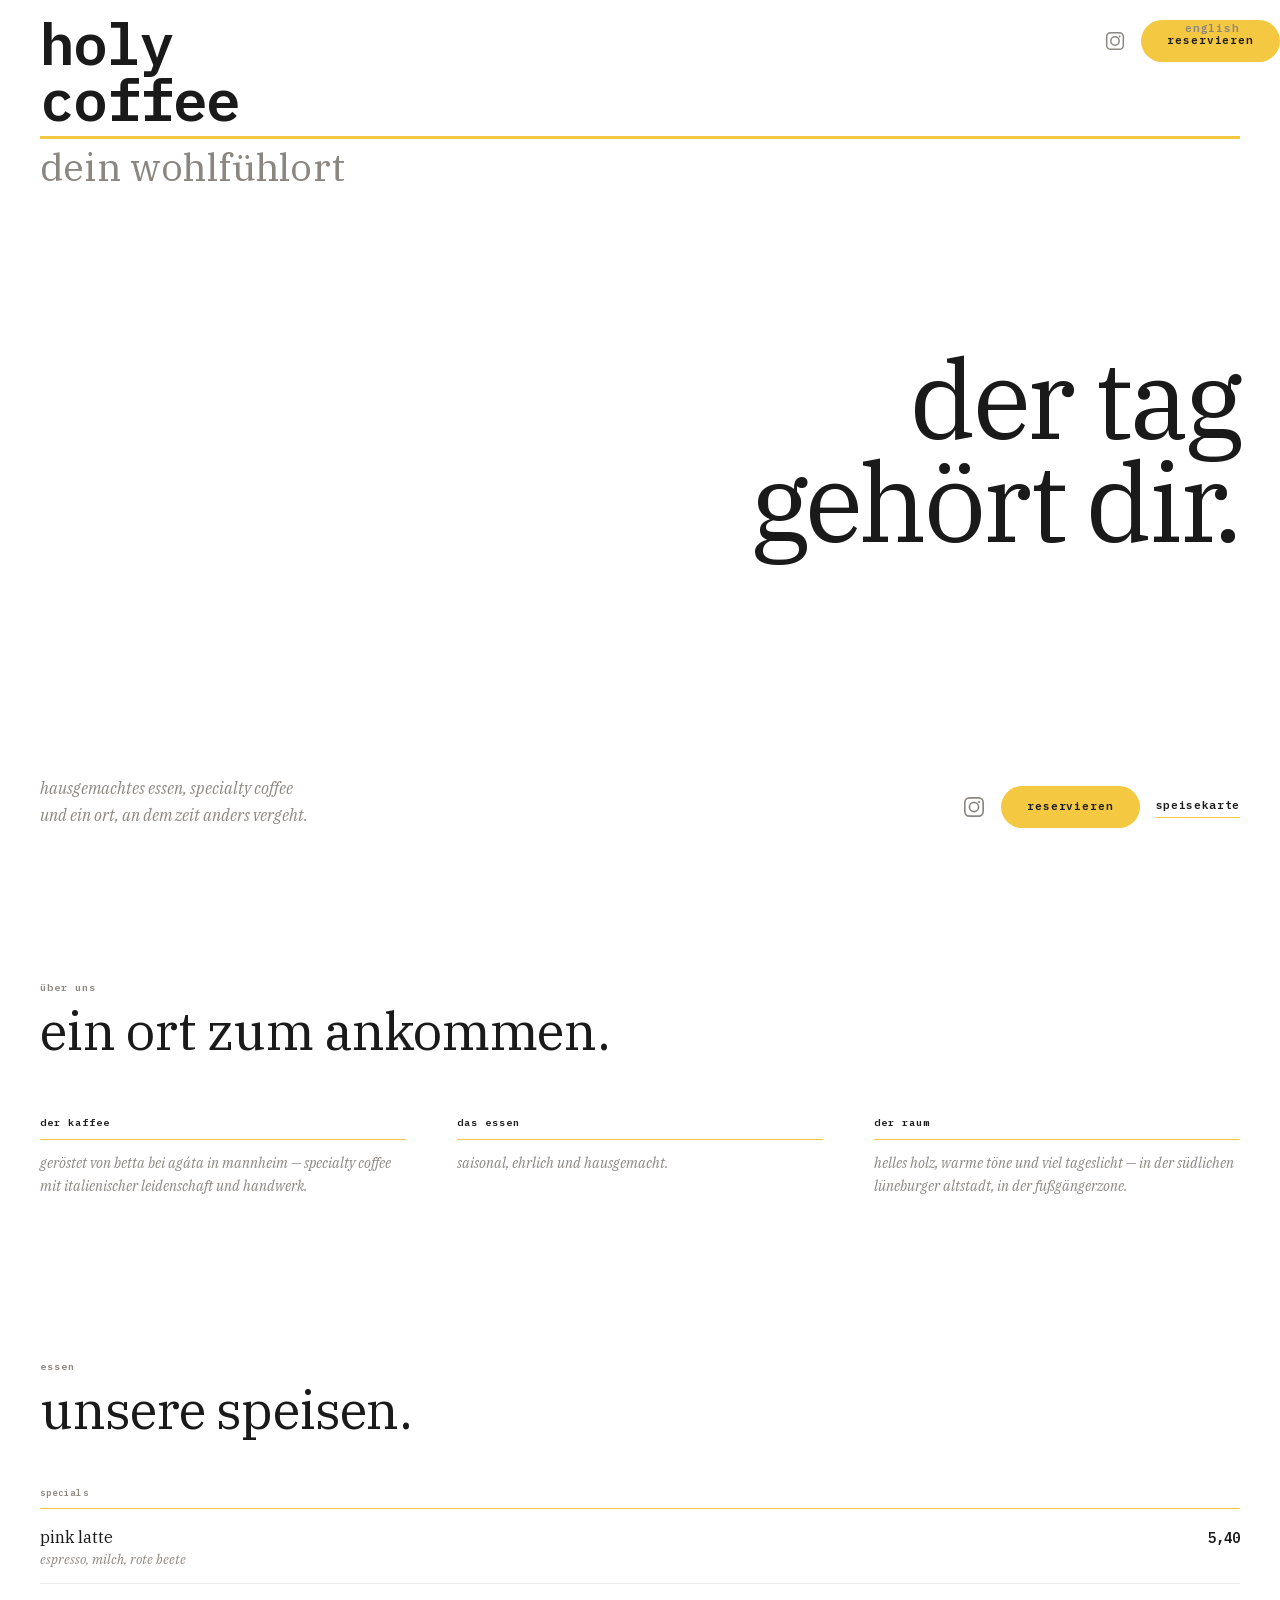
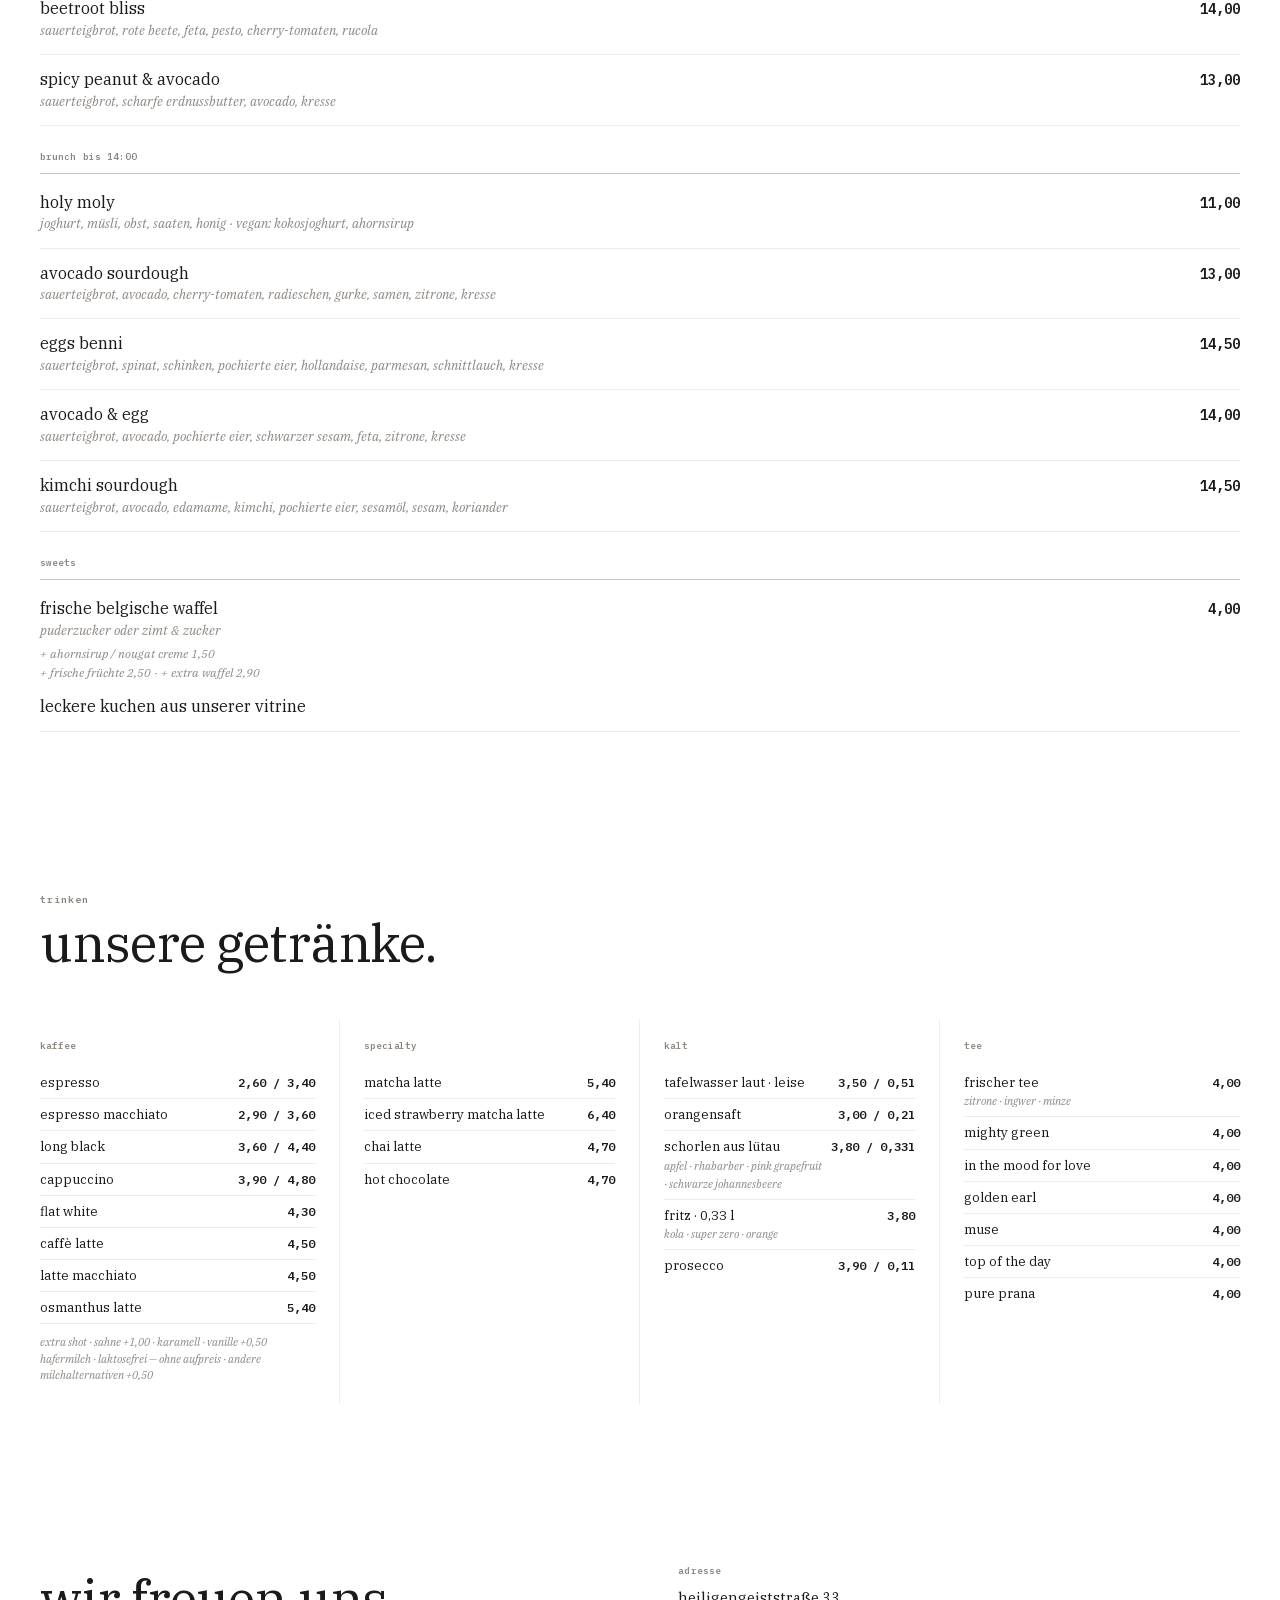
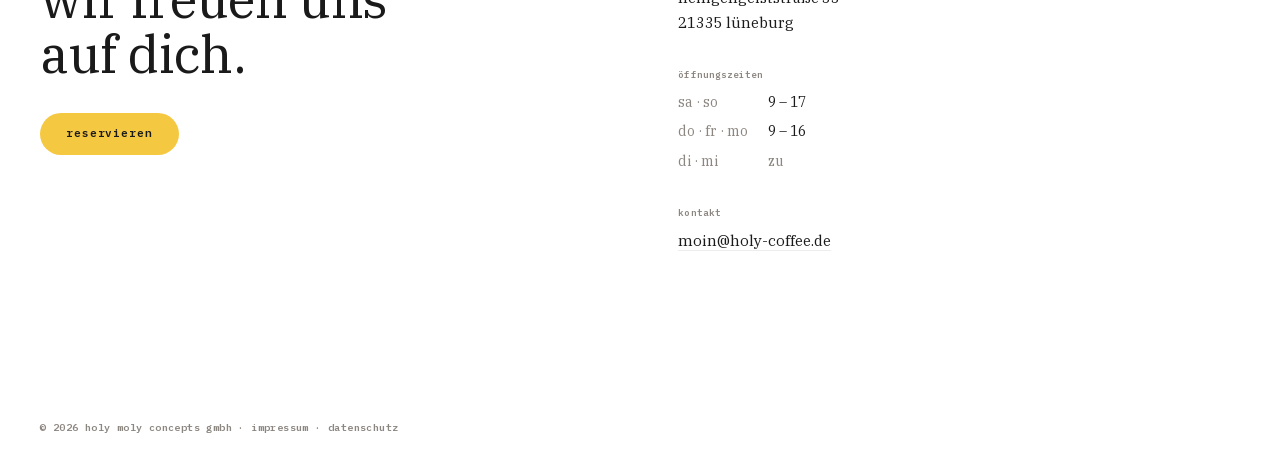
==== index.html @ 7cdfddef "update: lang switcher position, tagline overflow fix, book a table CTA - lang switcher positioned at" ====
<!DOCTYPE html>
<!--
  holy coffee lüneburg — website
  ================================
  open points:
  1. hero photo — replace CSS gradient in .hero__right with background-image: url('img/hero.jpg')
  2. atmosphären-copy — review/finalize the three text blocks in #atmosphaere
  3. datenschutz page — create datenschutz.html
-->
<html lang="de" class="no-js">
<head>
  <meta charset="UTF-8">
  <meta name="viewport" content="width=device-width, initial-scale=1.0">
  <meta name="description" content="holy coffee — specialty coffee & brunch. heiligengeiststraße 33, lüneburg. sa · so 9–17, do · fr · mo 9–16 uhr.">
  <title>holy coffee lüneburg</title>
  <link rel="icon" href="favicon.svg" type="image/svg+xml">
  <link rel="stylesheet" href="css/fonts.css">
  <link rel="stylesheet" href="css/style.css">
</head>
<body>
  <nav id="nav">
  <div class="nav__inner container">
    <div class="nav__brand">
      <a href="#home" class="wordmark nav__wordmark" aria-label="holy coffee — startseite">
        <span class="wordmark__line">holy</span>
        <span class="wordmark__line">coffee</span>
      </a>
      <span class="nav__rule"></span>
      <span class="nav__tagline">dein wohlfühlort</span>
    </div><!-- /.nav__brand -->
    <a href="en.html" class="lang-switch" aria-label="english">english</a>
    <div class="nav__controls">
      <a href="https://instagram.com/holycoffee.lg/" target="_blank" rel="noopener" class="nav__ig" aria-label="instagram"><svg width="20" height="20" viewBox="0 0 24 24" fill="none" stroke="currentColor" stroke-width="1.8" stroke-linecap="round" stroke-linejoin="round"><rect x="2" y="2" width="20" height="20" rx="5"/><circle cx="12" cy="12" r="5"/><circle cx="17.5" cy="6.5" r="1.2" fill="currentColor" stroke="none"/></svg></a>
      <a href="https://www.bookiopro.com/holy-coffee-dein-wohlfuhlort/rs-widget?lang=de&amp;c1=000000&amp;c2=ffffff&amp;c3=545454" target="_blank" rel="noopener" class="btn-yellow nav__cta">reservieren</a>
    </div>
  </div>
</nav>
  <main>
    <section id="home" class="hero">
      <div class="container hero__inner">
          <h1 class="hero__headline">der tag<br>gehört dir.</h1>
        <div class="hero__bottom">
          <p class="hero__sub">hausgemachtes essen, specialty coffee<br>und ein ort, an dem zeit anders vergeht.</p>
          <div class="hero__actions">
            <a href="https://instagram.com/holycoffee.lg/" target="_blank" rel="noopener" class="hero__ig" aria-label="instagram"><svg width="22" height="22" viewBox="0 0 24 24" fill="none" stroke="currentColor" stroke-width="1.8" stroke-linecap="round" stroke-linejoin="round"><rect x="2" y="2" width="20" height="20" rx="5"/><circle cx="12" cy="12" r="5"/><circle cx="17.5" cy="6.5" r="1.2" fill="currentColor" stroke="none"/></svg></a>
            <a href="https://www.bookiopro.com/holy-coffee-dein-wohlfuhlort/rs-widget?lang=de&c1=000000&c2=ffffff&c3=545454" target="_blank" rel="noopener" class="btn-yellow">reservieren</a>
            <a href="#essen" class="btn-text-link">speisekarte</a>
          </div>
        </div>
      </div>
    </section>
    <section id="atmosphaere" class="section section--accent-top reveal">
      <div class="container">
        <span class="section-label">über uns</span>
        <h2 class="section-headline atmo__headline">ein ort zum ankommen.</h2>
        <div class="atmo__grid">
          <div class="atmo__item">
            <h3 class="atmo__item-title">der kaffee</h3>
            <p>geröstet von betta bei <a href="https://agata-kaffee.de" target="_blank" rel="noopener">agáta</a> in mannheim — specialty coffee mit italienischer leidenschaft und handwerk.</p>
          </div>
          <div class="atmo__item">
            <h3 class="atmo__item-title">das essen</h3>
            <p>saisonal, ehrlich und hausgemacht.</p>
          </div>
          <div class="atmo__item">
            <h3 class="atmo__item-title">der raum</h3>
            <p>helles holz, warme töne und viel tageslicht — in der südlichen lüneburger altstadt, in der fußgängerzone.</p>
          </div>
        </div>
      </div>
    </section>
    <section id="essen" class="section section--grey-top reveal">
  <div class="container">
    <span class="section-label">essen</span>
    <h2 class="section-headline menu__headline">unsere speisen.</h2>
    <div class="menu">
      <div class="menu__category">specials</div>
      <div class="menu__row">
        <div class="menu__item-left">
          <span class="menu__name">pink latte</span>
          <span class="menu__desc">espresso, milch, rote beete</span>
        </div>
        <span class="menu__price">5,40</span>
      </div>
      <div class="menu__row">
        <div class="menu__item-left">
          <span class="menu__name">beetroot bliss</span>
          <span class="menu__desc">sauerteigbrot, rote beete, feta, pesto, cherry-tomaten, rucola</span>
        </div>
        <span class="menu__price">14,00</span>
      </div>
      <div class="menu__row">
        <div class="menu__item-left">
          <span class="menu__name">spicy peanut & avocado</span>
          <span class="menu__desc">sauerteigbrot, scharfe erdnussbutter, avocado, kresse</span>
        </div>
        <span class="menu__price">13,00</span>
      </div>

      <div class="menu__category">brunch bis 14:00</div>
      <div class="menu__row">
        <div class="menu__item-left">
          <span class="menu__name">holy moly</span>
          <span class="menu__desc">joghurt, müsli, obst, saaten, honig · vegan: kokosjoghurt, ahornsirup</span>
        </div>
        <span class="menu__price">11,00</span>
      </div>
      <div class="menu__row">
        <div class="menu__item-left">
          <span class="menu__name">avocado sourdough</span>
          <span class="menu__desc">sauerteigbrot, avocado, cherry-tomaten, radieschen, gurke, samen, zitrone, kresse</span>
        </div>
        <span class="menu__price">13,00</span>
      </div>
      <div class="menu__row">
        <div class="menu__item-left">
          <span class="menu__name">eggs benni</span>
          <span class="menu__desc">sauerteigbrot, spinat, schinken, pochierte eier, hollandaise, parmesan, schnittlauch, kresse</span>
        </div>
        <span class="menu__price">14,50</span>
      </div>
      <div class="menu__row">
        <div class="menu__item-left">
          <span class="menu__name">avocado & egg</span>
          <span class="menu__desc">sauerteigbrot, avocado, pochierte eier, schwarzer sesam, feta, zitrone, kresse</span>
        </div>
        <span class="menu__price">14,00</span>
      </div>
      <div class="menu__row">
        <div class="menu__item-left">
          <span class="menu__name">kimchi sourdough</span>
          <span class="menu__desc">sauerteigbrot, avocado, edamame, kimchi, pochierte eier, sesamöl, sesam, koriander</span>
        </div>
        <span class="menu__price">14,50</span>
      </div>

      <div class="menu__category">sweets</div>
      <div class="menu__row menu__row--no-border">
        <div class="menu__item-left">
          <span class="menu__name">frische belgische waffel</span>
          <span class="menu__desc">puderzucker oder zimt & zucker</span>
        </div>
        <span class="menu__price">4,00</span>
      </div>
      <p class="menu__extras">+ ahornsirup / nougat creme 1,50<br>+ frische früchte 2,50 · + extra waffel 2,90</p>
      <div class="menu__row">
        <div class="menu__item-left">
          <span class="menu__name">leckere kuchen aus unserer vitrine</span>
        </div>
        <span class="menu__price"></span>
      </div>
    </div>
  </div>
</section>
    <section id="trinken" class="section section--grey-top reveal">
  <div class="container">
    <span class="section-label">trinken</span>
    <h2 class="section-headline drinks__headline">unsere getränke.</h2>
    <div class="drinks">
      <div class="drinks__col">
        <div class="drinks__col-title">kaffee</div>
        <div class="drinks__row"><span class="drinks__name">espresso</span><span class="drinks__price">2,60 / 3,40</span></div>
        <div class="drinks__row"><span class="drinks__name">espresso macchiato</span><span class="drinks__price">2,90 / 3,60</span></div>
        <div class="drinks__row"><span class="drinks__name">long black</span><span class="drinks__price">3,60 / 4,40</span></div>
        <div class="drinks__row"><span class="drinks__name">cappuccino</span><span class="drinks__price">3,90 / 4,80</span></div>
        <div class="drinks__row"><span class="drinks__name">flat white</span><span class="drinks__price">4,30</span></div>
        <div class="drinks__row"><span class="drinks__name">caffè latte</span><span class="drinks__price">4,50</span></div>
        <div class="drinks__row"><span class="drinks__name">latte macchiato</span><span class="drinks__price">4,50</span></div>
        <div class="drinks__row"><span class="drinks__name">osmanthus latte</span><span class="drinks__price">5,40</span></div>
        <div class="drinks__extras">extra shot · sahne +1,00 · karamell · vanille +0,50<br>hafermilch · laktosefrei — ohne aufpreis · andere milchalternativen +0,50</div>
      </div>

      <div class="drinks__col">
        <div class="drinks__col-title">specialty</div>
        <div class="drinks__row"><span class="drinks__name">matcha latte</span><span class="drinks__price">5,40</span></div>
        <div class="drinks__row"><span class="drinks__name">iced strawberry matcha latte</span><span class="drinks__price">6,40</span></div>
        <div class="drinks__row"><span class="drinks__name">chai latte</span><span class="drinks__price">4,70</span></div>
        <div class="drinks__row"><span class="drinks__name">hot chocolate</span><span class="drinks__price">4,70</span></div>
      </div>

      <div class="drinks__col">
        <div class="drinks__col-title">kalt</div>
        <div class="drinks__row"><span class="drinks__name">tafelwasser laut · leise</span><span class="drinks__price">3,50 / 0,5l</span></div>
        <div class="drinks__row"><span class="drinks__name">orangensaft</span><span class="drinks__price">3,00 / 0,2l</span></div>
        <div class="drinks__row">
          <span class="drinks__name">schorlen aus lütau<br><span class="drinks__sub-inline">apfel · rhabarber · pink grapefruit · schwarze johannesbeere</span></span>
          <span class="drinks__price">3,80 / 0,33l</span>
        </div>
        <div class="drinks__row"><span class="drinks__name">fritz · 0,33 l<br><span class="drinks__sub-inline">kola · super zero · orange</span></span><span class="drinks__price">3,80</span></div>
        <div class="drinks__row"><span class="drinks__name">prosecco</span><span class="drinks__price">3,90 / 0,1l</span></div>
      </div>

      <div class="drinks__col">
        <div class="drinks__col-title">tee</div>
        <div class="drinks__row"><span class="drinks__name">frischer tee<br><span class="drinks__sub-inline">zitrone · ingwer · minze</span></span><span class="drinks__price">4,00</span></div>
        <div class="drinks__row"><span class="drinks__name">mighty green</span><span class="drinks__price">4,00</span></div>
        <div class="drinks__row"><span class="drinks__name">in the mood for love</span><span class="drinks__price">4,00</span></div>
        <div class="drinks__row"><span class="drinks__name">golden earl</span><span class="drinks__price">4,00</span></div>
        <div class="drinks__row"><span class="drinks__name">muse</span><span class="drinks__price">4,00</span></div>
        <div class="drinks__row"><span class="drinks__name">top of the day</span><span class="drinks__price">4,00</span></div>
        <div class="drinks__row"><span class="drinks__name">pure prana</span><span class="drinks__price">4,00</span></div>
      </div>
    </div>
  </div>
</section>
    <section id="besuchen" class="section section--accent-top reveal">
      <div class="container">
        <div class="besuchen">
          <div class="besuchen__left">
            <h2 class="section-headline besuchen__headline">wir freuen uns<br>auf dich.</h2>
            <!-- TODO: update href to booking tool URL when confirmed -->
            <a href="https://www.bookiopro.com/holy-coffee-dein-wohlfuhlort/rs-widget?lang=de&c1=000000&c2=ffffff&c3=545454" target="_blank" rel="noopener" class="btn-yellow">reservieren</a>
          </div>
          <div class="besuchen__right">
            <div class="info-block">
              <span class="info-block__label">adresse</span>
              <p class="info-block__text">
                heiligengeiststraße 33<br>
                21335 lüneburg
              </p>
            </div>
            <div class="info-block">
              <span class="info-block__label">öffnungszeiten</span>
              <dl class="hours">
                <div class="hours__row"><dt>sa · so</dt><dd>9 – 17</dd></div>
                <div class="hours__row"><dt>do · fr · mo</dt><dd>9 – 16</dd></div>
                <div class="hours__row hours__row--closed" aria-label="di und mi geschlossen"><dt>di · mi</dt><dd>zu</dd></div>
              </dl>
            </div>
            <div class="info-block">
              <span class="info-block__label">kontakt</span>
              <a href="mailto:moin@holy-coffee.de" class="info-block__text info-block__link">moin@holy-coffee.de</a>
            </div>
          </div>
        </div>
      </div>
    </section>
  </main>
  <footer id="footer" class="footer">
    <div class="footer__bottom container">
      <p>© 2026 holy moly concepts gmbh · <a href="impressum.html">impressum</a> · <a href="datenschutz.html">datenschutz</a></p>
    </div>
  </footer>
  <script src="js/main.js"></script>
</body>
</html>
---- css/fonts.css ----
/* ── self-hosted fonts — no external requests ── */

/* IBM Plex Mono 600 — latin-ext */
@font-face {
  font-family: 'IBM Plex Mono';
  font-style: normal;
  font-weight: 600;
  font-display: swap;
  src: url('../fonts/ibm-plex-mono-600-latin-ext.woff2') format('woff2');
  unicode-range: U+0100-02BA, U+02BD-02C5, U+02C7-02CC, U+02CE-02D7, U+02DD-02FF, U+0304, U+0308, U+0329, U+1D00-1DBF, U+1E00-1E9F, U+1EF2-1EFF, U+2020, U+20A0-20AB, U+20AD-20C0, U+2113, U+2C60-2C7F, U+A720-A7FF;
}

/* IBM Plex Mono 600 — latin */
@font-face {
  font-family: 'IBM Plex Mono';
  font-style: normal;
  font-weight: 600;
  font-display: swap;
  src: url('../fonts/ibm-plex-mono-600-latin.woff2') format('woff2');
  unicode-range: U+0000-00FF, U+0131, U+0152-0153, U+02BB-02BC, U+02C6, U+02DA, U+02DC, U+0304, U+0308, U+0329, U+2000-206F, U+20AC, U+2122, U+2191, U+2193, U+2212, U+2215, U+FEFF, U+FFFD;
}

/* IBM Plex Serif 400 normal — latin-ext */
@font-face {
  font-family: 'IBM Plex Serif';
  font-style: normal;
  font-weight: 400;
  font-display: swap;
  src: url('../fonts/ibm-plex-serif-400-latin-ext.woff2') format('woff2');
  unicode-range: U+0100-02BA, U+02BD-02C5, U+02C7-02CC, U+02CE-02D7, U+02DD-02FF, U+0304, U+0308, U+0329, U+1D00-1DBF, U+1E00-1E9F, U+1EF2-1EFF, U+2020, U+20A0-20AB, U+20AD-20C0, U+2113, U+2C60-2C7F, U+A720-A7FF;
}

/* IBM Plex Serif 400 normal — latin */
@font-face {
  font-family: 'IBM Plex Serif';
  font-style: normal;
  font-weight: 400;
  font-display: swap;
  src: url('../fonts/ibm-plex-serif-400-latin.woff2') format('woff2');
  unicode-range: U+0000-00FF, U+0131, U+0152-0153, U+02BB-02BC, U+02C6, U+02DA, U+02DC, U+0304, U+0308, U+0329, U+2000-206F, U+20AC, U+2122, U+2191, U+2193, U+2212, U+2215, U+FEFF, U+FFFD;
}

/* IBM Plex Serif 400 italic — latin-ext */
@font-face {
  font-family: 'IBM Plex Serif';
  font-style: italic;
  font-weight: 400;
  font-display: swap;
  src: url('../fonts/ibm-plex-serif-400-italic-latin-ext.woff2') format('woff2');
  unicode-range: U+0100-02BA, U+02BD-02C5, U+02C7-02CC, U+02CE-02D7, U+02DD-02FF, U+0304, U+0308, U+0329, U+1D00-1DBF, U+1E00-1E9F, U+1EF2-1EFF, U+2020, U+20A0-20AB, U+20AD-20C0, U+2113, U+2C60-2C7F, U+A720-A7FF;
}

/* IBM Plex Serif 400 italic — latin */
@font-face {
  font-family: 'IBM Plex Serif';
  font-style: italic;
  font-weight: 400;
  font-display: swap;
  src: url('../fonts/ibm-plex-serif-400-italic-latin.woff2') format('woff2');
  unicode-range: U+0000-00FF, U+0131, U+0152-0153, U+02BB-02BC, U+02C6, U+02DA, U+02DC, U+0304, U+0308, U+0329, U+2000-206F, U+20AC, U+2122, U+2191, U+2193, U+2212, U+2215, U+FEFF, U+FFFD;
}
---- css/style.css ----
/* ── design tokens ── */
:root {
  --black:  #1a1a1a;
  --white:  #ffffff;
  --yellow: #F5C842;
  --grey:   #8c8680;
  --border: rgba(0, 0, 0, 0.07);
  --border-accent: 2px solid #F5C842;

  --f-mono:  'IBM Plex Mono', monospace;
  --f-serif: 'IBM Plex Serif', Georgia, serif;

  --pad-x: clamp(20px, 5vw, 40px);
  --pad-y: clamp(40px, 8vw, 80px);
  --max-w: 1280px;
  --nav-h: 64px;
  --nav-h-open: clamp(185px, calc(60px + 12vw), 280px);
}

/* ── reset ── */
*, *::before, *::after { box-sizing: border-box; margin: 0; padding: 0; }
html { font-size: 16px; scroll-behavior: smooth; -webkit-font-smoothing: antialiased; }
body { background: var(--white); color: var(--black); font-family: var(--f-serif); font-weight: 400; line-height: 1.6; overflow-x: hidden; }
img { max-width: 100%; display: block; }
a { color: inherit; text-decoration: none; }
button { cursor: pointer; border: none; background: none; font-family: inherit; }
ul { list-style: none; }

/* ── shared utilities ── */
.container { max-width: var(--max-w); margin: 0 auto; padding: 0 var(--pad-x); }

/* ── wordmark ── */
.wordmark { font-family: var(--f-mono); font-weight: 600; font-size: inherit; letter-spacing: -0.03em; line-height: 1.15; display: inline-block; }
.wordmark__line { display: block; }
.wordmark__rule { display: block; height: 0.05em; background: var(--yellow); margin: 0.2em 0; }

/* ── buttons ── */
.btn-yellow {
  display: inline-block;
  font-family: var(--f-mono); font-weight: 600;
  font-size: 11px; letter-spacing: 0.08em;
  cursor: pointer;
  background: var(--yellow); color: var(--black);
  padding: 12px 26px; border-radius: 100px;
  transition: background 0.2s, color 0.2s;
}
.btn-yellow:hover { background: var(--black); color: var(--white); }

.btn-outline {
  display: inline-block;
  font-family: var(--f-mono); font-weight: 600;
  font-size: 11px; letter-spacing: 0.08em;
  border: 1.5px solid var(--black); color: var(--black);
  padding: 10px 22px; border-radius: 100px;
  transition: background 0.2s, color 0.2s;
}
.btn-outline:hover { background: var(--black); color: var(--white); }

.btn-text-link {
  font-family: var(--f-mono); font-weight: 600;
  font-size: 11px; letter-spacing: 0.06em;
  color: var(--black);
  border-bottom: 1.5px solid var(--yellow);
  padding-bottom: 2px;
  transition: opacity 0.2s;
}
.btn-text-link:hover { opacity: 0.65; }

/* ── labels ── */
.section-label {
  font-family: var(--f-mono); font-weight: 600;
  font-size: 10px; letter-spacing: 0.1em;
  color: var(--grey); margin-bottom: 8px; display: block;
}

/* ── section headlines ── */
.section-headline {
  font-family: var(--f-serif); font-weight: 400;
  font-size: clamp(28px, 5vw, 52px);
  line-height: 1.05; letter-spacing: -0.02em;
}

/* ── section spacing ── */
.section { padding: var(--pad-y) 0; }
.section--accent-top { }
.section--grey-top { }

/* ── reveal animation ── */
.js .reveal { opacity: 0; transform: translateY(20px); transition: opacity 0.6s ease, transform 0.6s ease; }
.js .reveal.is-visible { opacity: 1; transform: none; }

/* ── nav ── */
#nav {
  position: fixed; top: 0; left: 0; right: 0; z-index: 200;
  transition: background 0.35s ease, box-shadow 0.35s ease;
}
#nav.scrolled {
  background: rgba(255, 255, 255, 0.95);
  backdrop-filter: blur(12px);
  -webkit-backdrop-filter: blur(12px);
  box-shadow: 0 1px 0 var(--border);
}
.nav__inner {
  position: relative;
  display: block;
  min-height: var(--nav-h-open);
  padding-top: 16px;
  padding-bottom: 16px;
  transition: min-height 0.35s ease;
}
#nav.scrolled .nav__inner {
  display: flex; align-items: center; justify-content: space-between;
  min-height: var(--nav-h);
  padding-top: 0;
  padding-bottom: 0;
}

/* nav__brand: natural block width when expanded, inline-block when scrolled */
.nav__brand {
  display: block;
}
#nav.scrolled .nav__brand {
  display: inline-block;
}

.nav__wordmark {
  display: block;
  font-size: clamp(40px, 4.5vw, 80px);
  line-height: 0.97;
  transition: font-size 0.35s ease, line-height 0.35s ease;
}
#nav.scrolled .nav__wordmark {
  font-size: 20px;
  line-height: 1.15;
}

/* controls float top-right when expanded */
.nav__controls {
  position: absolute;
  top: 20px; right: 0;
  display: flex; align-items: center; gap: 16px;
  transition: position 0.1s;
}
.lang-switch {
  font-family: var(--f-mono); font-weight: 600; font-size: 11px;
  letter-spacing: 0.08em; color: var(--grey); transition: color 0.2s, opacity 0.2s;
  position: absolute; top: 20px; right: var(--pad-x); z-index: 10;
}
#nav.cta-visible .lang-switch { opacity: 0; pointer-events: none; }
.lang-switch:hover { color: var(--black); }
.nav__ig { color: var(--grey); transition: color 0.2s, opacity 0.2s; display: flex; opacity: 0; pointer-events: none; }
.nav__ig:hover { color: var(--black); }
#nav.cta-visible .nav__ig { opacity: 1; pointer-events: auto; }
#nav.scrolled .nav__controls {
  position: static;
}

.nav__rule {
  display: block;
  height: 3px;
  width: 100%;
  background: var(--yellow);
  margin: 8px 0;
  transition: opacity 0.25s ease, max-height 0.3s ease, margin 0.3s ease;
  max-height: 4px; overflow: hidden;
}
#nav.scrolled .nav__rule {
  opacity: 0; max-height: 0; margin: 0;
}

/* nav CTA — hidden until hero yellow button scrolls out of view */
.nav__cta {
  opacity: 0;
  pointer-events: none;
  transition: opacity 0.3s ease;
}
#nav.cta-visible .nav__cta {
  opacity: 1;
  pointer-events: auto;
}

.nav__tagline {
  display: block;
  font-family: var(--f-serif);
  font-weight: 400;
  font-size: clamp(28px, 3vw, 43px);
  color: var(--grey);
  line-height: 1.05;
  letter-spacing: 0.005em;
  transition: opacity 0.25s ease, max-height 0.3s ease, margin-top 0.3s ease;
  max-height: 80px; overflow: visible;
}
#nav.scrolled .nav__tagline {
  opacity: 0; max-height: 0; overflow: hidden;
}




/* ── mobile: match --nav-h-open to actual nav content height ── */
@media (max-width: 768px) {
  :root { --nav-h-open: 185px; }
  .nav__wordmark { font-size: 52px; }
  #nav.scrolled .nav__wordmark { font-size: 20px; }
  .nav__tagline { font-size: 28px; }
  .nav__controls { top: 14px; }
  .nav__inner { padding-top: 14px; padding-bottom: 14px; }
  #nav.scrolled .nav__inner { padding-top: 0; padding-bottom: 0; }
  #nav.scrolled .nav__controls { position: static; }
}

/* ── hero ── */
.hero {
  min-height: 100svh;
  padding-top: var(--nav-h-open);
  display: flex; align-items: stretch;
}
.hero__inner {
  width: 100%;
  display: grid;
  grid-template-rows: 1fr auto;
  padding-bottom: clamp(40px, 6vw, 72px);
}
.hero__headline {
  font-family: var(--f-serif); font-weight: 400;
  font-size: clamp(52px, 8.5vw, 120px);
  line-height: 0.95; letter-spacing: -0.03em;
  align-self: center;
  text-align: right;
}
.hero__bottom {
  display: flex;
  justify-content: space-between;
  align-items: flex-end;
  gap: clamp(24px, 4vw, 60px);
  padding-top: 24px;
  margin-top: clamp(32px, 5vw, 64px);
}
.hero__sub {
  font-family: var(--f-serif); font-style: italic;
  font-size: clamp(13px, 1.3vw, 16px);
  color: var(--grey); line-height: 1.65;
  max-width: 42ch;
}
.hero__actions {
  display: flex; align-items: center;
  flex-shrink: 0; flex-wrap: wrap; gap: 16px;
}
.hero__ig { color: var(--grey); display: flex; transition: color 0.2s; }
.hero__ig:hover { color: var(--black); }

@media (max-width: 768px) {
  .hero__top { flex-direction: column; gap: 8px; align-items: flex-start; }
  .hero__bottom { flex-direction: column; align-items: flex-start; gap: 20px; }
}

/* ── atmosphäre ── */
.atmo__headline { margin: 8px 0 clamp(32px, 5vw, 56px); }

.atmo__grid {
  display: grid;
  grid-template-columns: repeat(3, 1fr);
  gap: clamp(24px, 4vw, 56px);
}
.atmo__item-title {
  font-family: var(--f-mono); font-weight: 600;
  font-size: 10px; letter-spacing: 0.1em;
  padding-bottom: 8px;
  border-bottom: 1.5px solid var(--yellow);
  margin-bottom: 12px;
}
.atmo__item p {
  font-family: var(--f-serif); font-style: italic;
  font-size: 14px; line-height: 1.7; color: var(--grey);
}

/* ── tablet: 2 columns ── */
@media (max-width: 1024px) {
  .atmo__grid { grid-template-columns: repeat(2, 1fr); }
}

/* ── mobile: 1 column ── */
@media (max-width: 768px) {
  .atmo__grid { grid-template-columns: 1fr; }
}

/* ── menu ── */
.menu__headline { margin: 8px 0 clamp(24px, 4vw, 48px); }

.menu__category {
  font-family: var(--f-mono); font-weight: 600;
  font-size: 9px; letter-spacing: 0.12em;
  color: var(--grey);
  padding-bottom: 8px;
  border-bottom: 1.5px solid var(--yellow);
  margin-bottom: 4px;
  margin-top: 24px;
}
.menu__category:first-child { margin-top: 0; }

.menu__row {
  display: flex;
  justify-content: space-between;
  align-items: baseline;
  gap: 24px;
  padding: 14px 0;
  border-bottom: 1px solid var(--border);
}
.menu__item-left {
  display: flex; flex-direction: column; gap: 3px;
  min-width: 0;
}
.menu__name {
  font-family: var(--f-serif); font-size: 16px; line-height: 1.3;
}
.menu__desc {
  font-family: var(--f-serif); font-style: italic;
  font-size: 13px; color: var(--grey); line-height: 1.4;
}
.menu__price {
  font-family: var(--f-mono); font-weight: 600;
  font-size: 14px; white-space: nowrap; flex-shrink: 0;
}
.menu__row--no-border { border-bottom: none; padding-bottom: 0; }
.menu__extras {
  font-family: var(--f-serif); font-style: italic;
  font-size: 12px; color: var(--grey);
  margin-top: 4px; line-height: 1.6;
}

/* ── drinks ── */
.drinks__headline { margin: 8px 0 clamp(24px, 4vw, 48px); }

.drinks {
  display: grid;
  grid-template-columns: repeat(4, 1fr);
  gap: 0;
}
.drinks__col {
  padding: 20px 24px 20px 0;
  border-right: 1px solid var(--border);
}
.drinks__col:last-child { border-right: none; padding-right: 0; }
.drinks__col:not(:first-child) { padding-left: 24px; }

.drinks__col-title {
  font-family: var(--f-mono); font-weight: 600;
  font-size: 9px; letter-spacing: 0.1em;
  color: var(--grey); margin-bottom: 14px;
}
.drinks__row {
  display: flex; justify-content: space-between;
  align-items: baseline; gap: 8px;
  padding: 6px 0;
  border-bottom: 1px solid var(--border);
}
.drinks__row:last-of-type { border-bottom: none; }
.drinks__name { font-family: var(--f-serif); font-size: 13px; line-height: 1.4; }
.drinks__price {
  font-family: var(--f-mono); font-weight: 600;
  font-size: 12px; white-space: nowrap; flex-shrink: 0;
}
.drinks__sub, .drinks__extras {
  font-family: var(--f-serif); font-style: italic;
  font-size: 11px; color: var(--grey); line-height: 1.5;
  margin-top: 10px;
}
.drinks__sub-inline {
  font-family: var(--f-serif); font-style: italic;
  font-size: 11px; color: var(--grey);
}

/* ── tablet: 2×2 ── */
@media (max-width: 1024px) {
  .drinks {
    grid-template-columns: repeat(2, 1fr);
    row-gap: 0;
  }
  .drinks__col:nth-child(2) { border-right: none; padding-right: 0; }
  .drinks__col:nth-child(3) { padding-left: 0; border-right: 1px solid var(--border); padding-right: 24px; border-top: 1px solid var(--border); padding-top: 20px; }
  .drinks__col:nth-child(4) { border-top: 1px solid var(--border); padding-top: 20px; }
}

/* ── mobile: 2 columns — hot drinks | signature+kalt+tee ── */
@media (max-width: 768px) {
  .drinks {
    grid-template-columns: repeat(2, 1fr);
    grid-template-rows: auto auto auto;
  }
  /* col 1: hot drinks spans all rows on left */
  .drinks__col:nth-child(1) { grid-column: 1; grid-row: 1 / 4; border-right: 1px solid var(--border) !important; padding-right: 20px; }
  /* col 2: signature, top-right */
  .drinks__col:nth-child(2) { grid-column: 2; grid-row: 1; border-right: none; padding-left: 20px; padding-right: 0; }
  /* col 3: kalt, middle-right */
  .drinks__col:nth-child(3) { grid-column: 2; grid-row: 2; border-right: none; padding-left: 20px; padding-right: 0; border-top: 1px solid var(--border); padding-top: 20px; }
  /* col 4: tee, bottom-right */
  .drinks__col:nth-child(4) { grid-column: 2; grid-row: 3; border-right: none; padding-left: 20px; padding-right: 0; border-top: 1px solid var(--border); padding-top: 20px; }
}

/* ── narrow mobile: 1 column ── */
@media (max-width: 480px) {
  .drinks {
    grid-template-columns: 1fr;
    grid-template-rows: auto;
  }
  .drinks__col:nth-child(1),
  .drinks__col:nth-child(2),
  .drinks__col:nth-child(3),
  .drinks__col:nth-child(4) {
    grid-column: 1 !important;
    grid-row: auto !important;
    border-right: none !important;
    padding-left: 0;
    padding-right: 0;
    border-top: 1px solid var(--border);
    padding-top: 20px;
  }
  .drinks__col:nth-child(1) { border-top: none; padding-top: 0; }
}

/* ── besuchen ── */
.besuchen {
  display: grid;
  grid-template-columns: 1fr 1fr;
  gap: clamp(40px, 6vw, 100px);
  align-items: start;
}
.besuchen__headline { margin: 8px 0 32px; }
.besuchen__right { display: flex; flex-direction: column; gap: 32px; }

.info-block__label {
  font-family: var(--f-mono); font-weight: 600;
  font-size: 9px; letter-spacing: 0.12em;
  color: var(--grey); display: block; margin-bottom: 8px;
}
.info-block__text { font-size: 15px; line-height: 1.65; }
.info-block__link { border-bottom: 1px solid var(--border); transition: border-color 0.2s; }
.info-block__link:hover { border-color: var(--black); }

.hours { display: grid; grid-template-columns: auto 1fr; gap: 4px 20px; }
.hours__row { display: contents; }
.hours__row dt, .hours__row dd {
  font-family: var(--f-serif); font-weight: 400;
  font-size: 14px; line-height: 1.8;
  grid-column: auto;
}
.hours__row dt { color: var(--grey); }
.hours__row--closed dt,
.hours__row--closed dd {
  color: var(--grey);
}

@media (max-width: 768px) {
  .besuchen { grid-template-columns: 1fr; gap: 40px; }
}

/* ── footer ── */
.footer {
  padding-top: clamp(40px, 6vw, 70px);
}
.footer__inner {
  display: grid;
  grid-template-columns: 1.5fr 1fr 1fr;
  gap: clamp(32px, 5vw, 60px);
  padding-bottom: clamp(40px, 5vw, 60px);
}
.footer__wordmark { font-size: 20px; display: block; min-width: max-content; margin-bottom: 0; }
.footer__wordmark .wordmark__rule { min-width: 140px; }
.footer__tagline {
  font-family: var(--f-serif);
  font-size: 13px; color: var(--grey); line-height: 1.5;
}
.footer__col-title {
  font-family: var(--f-mono); font-weight: 600;
  font-size: 9px; letter-spacing: 0.12em;
  color: var(--grey); margin-bottom: 16px;
}
.footer__col ul { display: flex; flex-direction: column; gap: 10px; }
.footer__col a {
  font-size: 14px; color: var(--black);
  transition: color 0.2s;
}
.footer__col a:hover { color: var(--grey); }
.footer__bottom {
  padding-top: 16px; padding-bottom: 24px;
  font-family: var(--f-mono); font-size: 10px;
  color: var(--grey); letter-spacing: 0.04em;
}

@media (max-width: 768px) {
  .footer__inner {
    grid-template-columns: 1fr;
    gap: 20px;
  }
  /* hide col titles on mobile — all links in flat wrapping rows */
  .footer__col-title { display: none; }
  .footer__col ul {
    flex-direction: row;
    flex-wrap: wrap;
    gap: 8px 20px;
  }
}
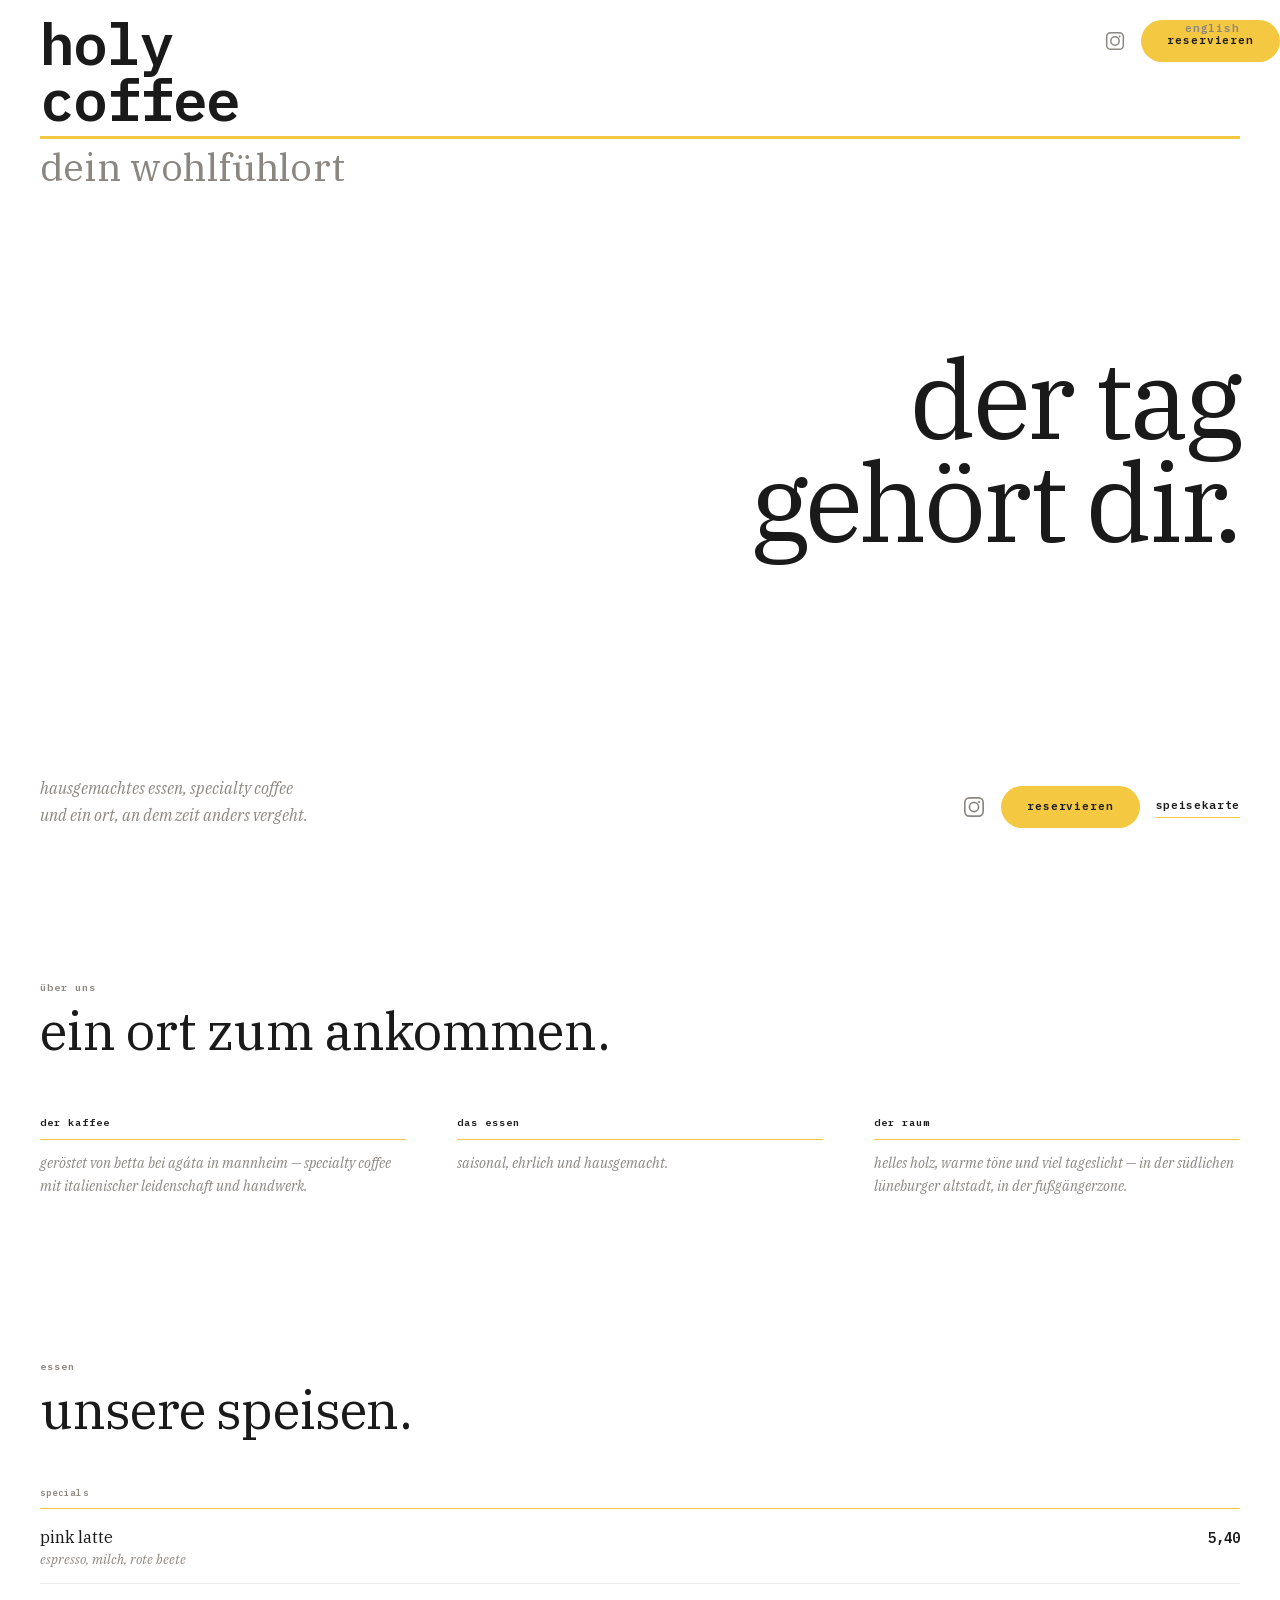
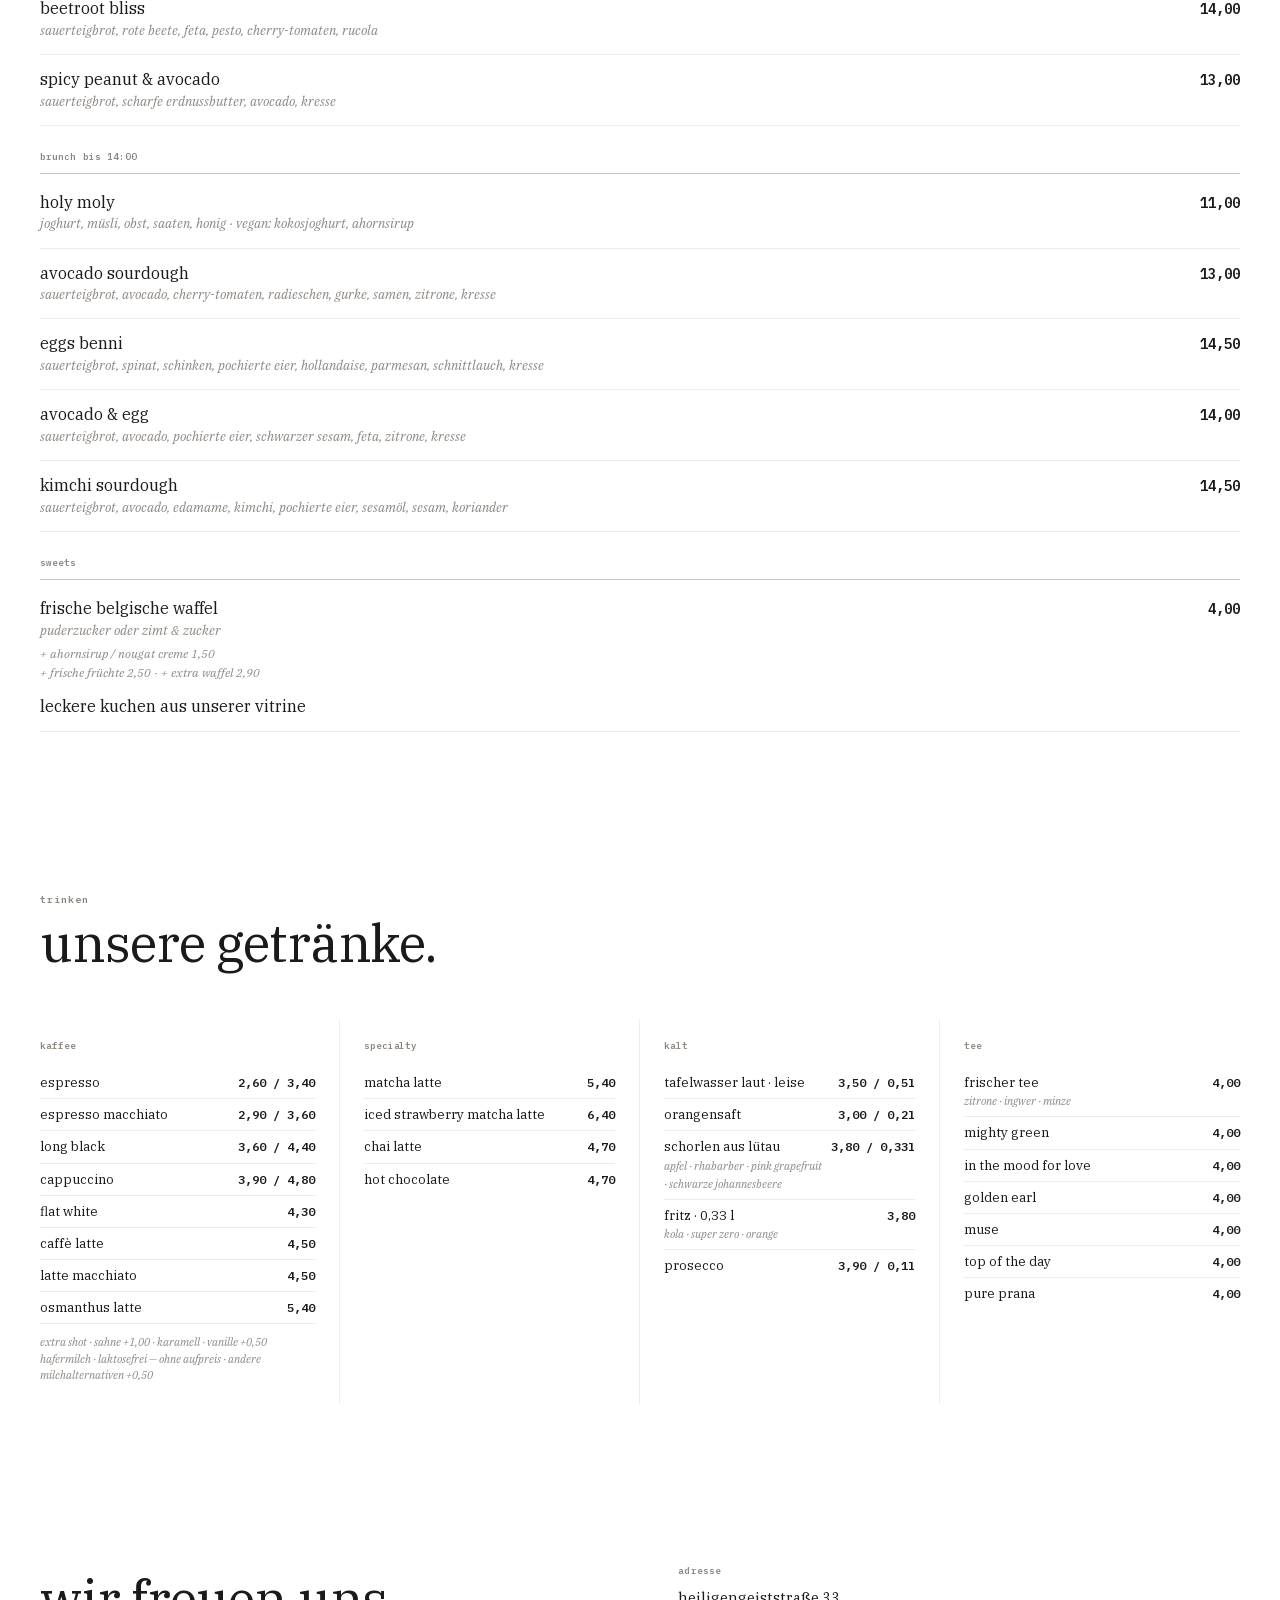
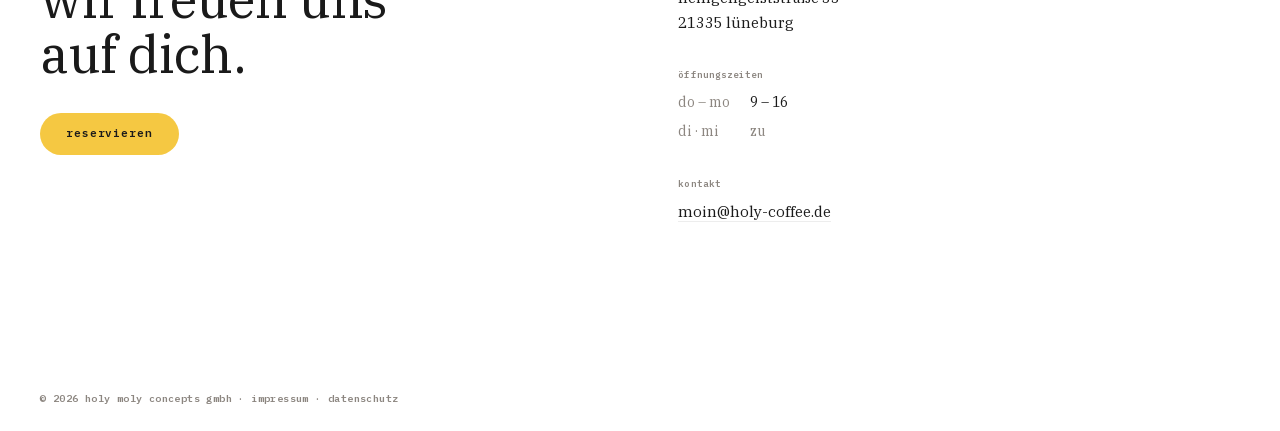
==== commit ef2b68f7: "update: öffnungszeiten wochenende 9–16 Co-Authored-By: Claude Opus 5.5 <noreply@anthropic.com>" ====
--- a/index.html
+++ b/index.html
@@ -11,8 +11,21 @@
 <head>
   <meta charset="UTF-8">
   <meta name="viewport" content="width=device-width, initial-scale=1.0">
-  <meta name="description" content="holy coffee — specialty coffee & brunch. heiligengeiststraße 33, lüneburg. sa · so 9–17, do · fr · mo 9–16 uhr.">
-  <title>holy coffee lüneburg</title>
+  <meta name="description" content="holy coffee — specialty coffee & brunch in der lüneburger altstadt. heiligengeiststraße 33. do – mo 9–16 uhr.">
+  <title>holy coffee lüneburg — specialty coffee & brunch</title>
+  <link rel="canonical" href="https://holy-coffee.de/">
+  <link rel="alternate" hreflang="de" href="https://holy-coffee.de/">
+  <link rel="alternate" hreflang="en" href="https://holy-coffee.de/en.html">
+  <meta property="og:title" content="holy coffee lüneburg — specialty coffee & brunch">
+  <meta property="og:description" content="specialty coffee & brunch in der lüneburger altstadt. heiligengeiststraße 33, lüneburg.">
+  <meta property="og:url" content="https://holy-coffee.de/">
+  <meta property="og:type" content="website">
+  <meta property="og:locale" content="de_DE">
+  <meta property="og:locale:alternate" content="en_GB">
+  <meta property="og:site_name" content="holy coffee">
+  <meta name="twitter:card" content="summary">
+  <meta name="twitter:title" content="holy coffee lüneburg">
+  <meta name="twitter:description" content="specialty coffee & brunch in der lüneburger altstadt.">
   <link rel="icon" href="favicon.svg" type="image/svg+xml">
   <link rel="stylesheet" href="css/fonts.css">
   <link rel="stylesheet" href="css/style.css">
@@ -31,7 +44,7 @@
     <a href="en.html" class="lang-switch" aria-label="english">english</a>
     <div class="nav__controls">
       <a href="https://instagram.com/holycoffee.lg/" target="_blank" rel="noopener" class="nav__ig" aria-label="instagram"><svg width="20" height="20" viewBox="0 0 24 24" fill="none" stroke="currentColor" stroke-width="1.8" stroke-linecap="round" stroke-linejoin="round"><rect x="2" y="2" width="20" height="20" rx="5"/><circle cx="12" cy="12" r="5"/><circle cx="17.5" cy="6.5" r="1.2" fill="currentColor" stroke="none"/></svg></a>
-      <a href="https://www.bookiopro.com/holy-coffee-dein-wohlfuhlort/rs-widget?lang=de&amp;c1=000000&amp;c2=ffffff&amp;c3=545454" target="_blank" rel="noopener" class="btn-yellow nav__cta">reservieren</a>
+      <a href="https://rabea.ai/r/holy-coffee" target="_blank" rel="noopener" class="btn-yellow nav__cta">reservieren</a>
     </div>
   </div>
 </nav>
@@ -43,7 +56,7 @@
           <p class="hero__sub">hausgemachtes essen, specialty coffee<br>und ein ort, an dem zeit anders vergeht.</p>
           <div class="hero__actions">
             <a href="https://instagram.com/holycoffee.lg/" target="_blank" rel="noopener" class="hero__ig" aria-label="instagram"><svg width="22" height="22" viewBox="0 0 24 24" fill="none" stroke="currentColor" stroke-width="1.8" stroke-linecap="round" stroke-linejoin="round"><rect x="2" y="2" width="20" height="20" rx="5"/><circle cx="12" cy="12" r="5"/><circle cx="17.5" cy="6.5" r="1.2" fill="currentColor" stroke="none"/></svg></a>
-            <a href="https://www.bookiopro.com/holy-coffee-dein-wohlfuhlort/rs-widget?lang=de&c1=000000&c2=ffffff&c3=545454" target="_blank" rel="noopener" class="btn-yellow">reservieren</a>
+            <a href="https://rabea.ai/r/holy-coffee" target="_blank" rel="noopener" class="btn-yellow">reservieren</a>
             <a href="#essen" class="btn-text-link">speisekarte</a>
           </div>
         </div>
@@ -209,7 +222,7 @@
           <div class="besuchen__left">
             <h2 class="section-headline besuchen__headline">wir freuen uns<br>auf dich.</h2>
             <!-- TODO: update href to booking tool URL when confirmed -->
-            <a href="https://www.bookiopro.com/holy-coffee-dein-wohlfuhlort/rs-widget?lang=de&c1=000000&c2=ffffff&c3=545454" target="_blank" rel="noopener" class="btn-yellow">reservieren</a>
+            <a href="https://rabea.ai/r/holy-coffee" target="_blank" rel="noopener" class="btn-yellow">reservieren</a>
           </div>
           <div class="besuchen__right">
             <div class="info-block">
@@ -222,14 +235,13 @@
             <div class="info-block">
               <span class="info-block__label">öffnungszeiten</span>
               <dl class="hours">
-                <div class="hours__row"><dt>sa · so</dt><dd>9 – 17</dd></div>
-                <div class="hours__row"><dt>do · fr · mo</dt><dd>9 – 16</dd></div>
+                <div class="hours__row"><dt>do – mo</dt><dd>9 – 16</dd></div>
                 <div class="hours__row hours__row--closed" aria-label="di und mi geschlossen"><dt>di · mi</dt><dd>zu</dd></div>
               </dl>
             </div>
             <div class="info-block">
               <span class="info-block__label">kontakt</span>
-              <a href="mailto:moin@holy-coffee.de" class="info-block__text info-block__link">moin@holy-coffee.de</a>
+              <a href="#" class="info-block__text info-block__link js-mail" data-u="moin" data-d="holy-coffee.de"></a>
             </div>
           </div>
         </div>
@@ -242,5 +254,35 @@
     </div>
   </footer>
   <script src="js/main.js"></script>
+  <script type="application/ld+json">
+  {
+    "@context": "https://schema.org",
+    "@type": "CafeOrCoffeeShop",
+    "name": "holy coffee",
+    "description": "specialty coffee & brunch in der lüneburger altstadt",
+    "url": "https://holy-coffee.de",
+    "telephone": "+4941317066500",
+    "email": "moin@holy-coffee.de",
+    "address": {
+      "@type": "PostalAddress",
+      "streetAddress": "Heiligengeiststraße 33",
+      "addressLocality": "Lüneburg",
+      "postalCode": "21335",
+      "addressCountry": "DE"
+    },
+    "geo": {
+      "@type": "GeoCoordinates",
+      "latitude": 53.2464,
+      "longitude": 10.4115
+    },
+    "openingHoursSpecification": [
+      { "@type": "OpeningHoursSpecification", "dayOfWeek": ["Thursday", "Friday", "Saturday", "Sunday", "Monday"], "opens": "09:00", "closes": "16:00" }
+    ],
+    "servesCuisine": ["Coffee", "Brunch", "Specialty Coffee"],
+    "priceRange": "€€",
+    "acceptsReservations": "https://rabea.ai/r/holy-coffee",
+    "sameAs": ["https://instagram.com/holycoffee.lg/"]
+  }
+  </script>
 </body>
 </html>
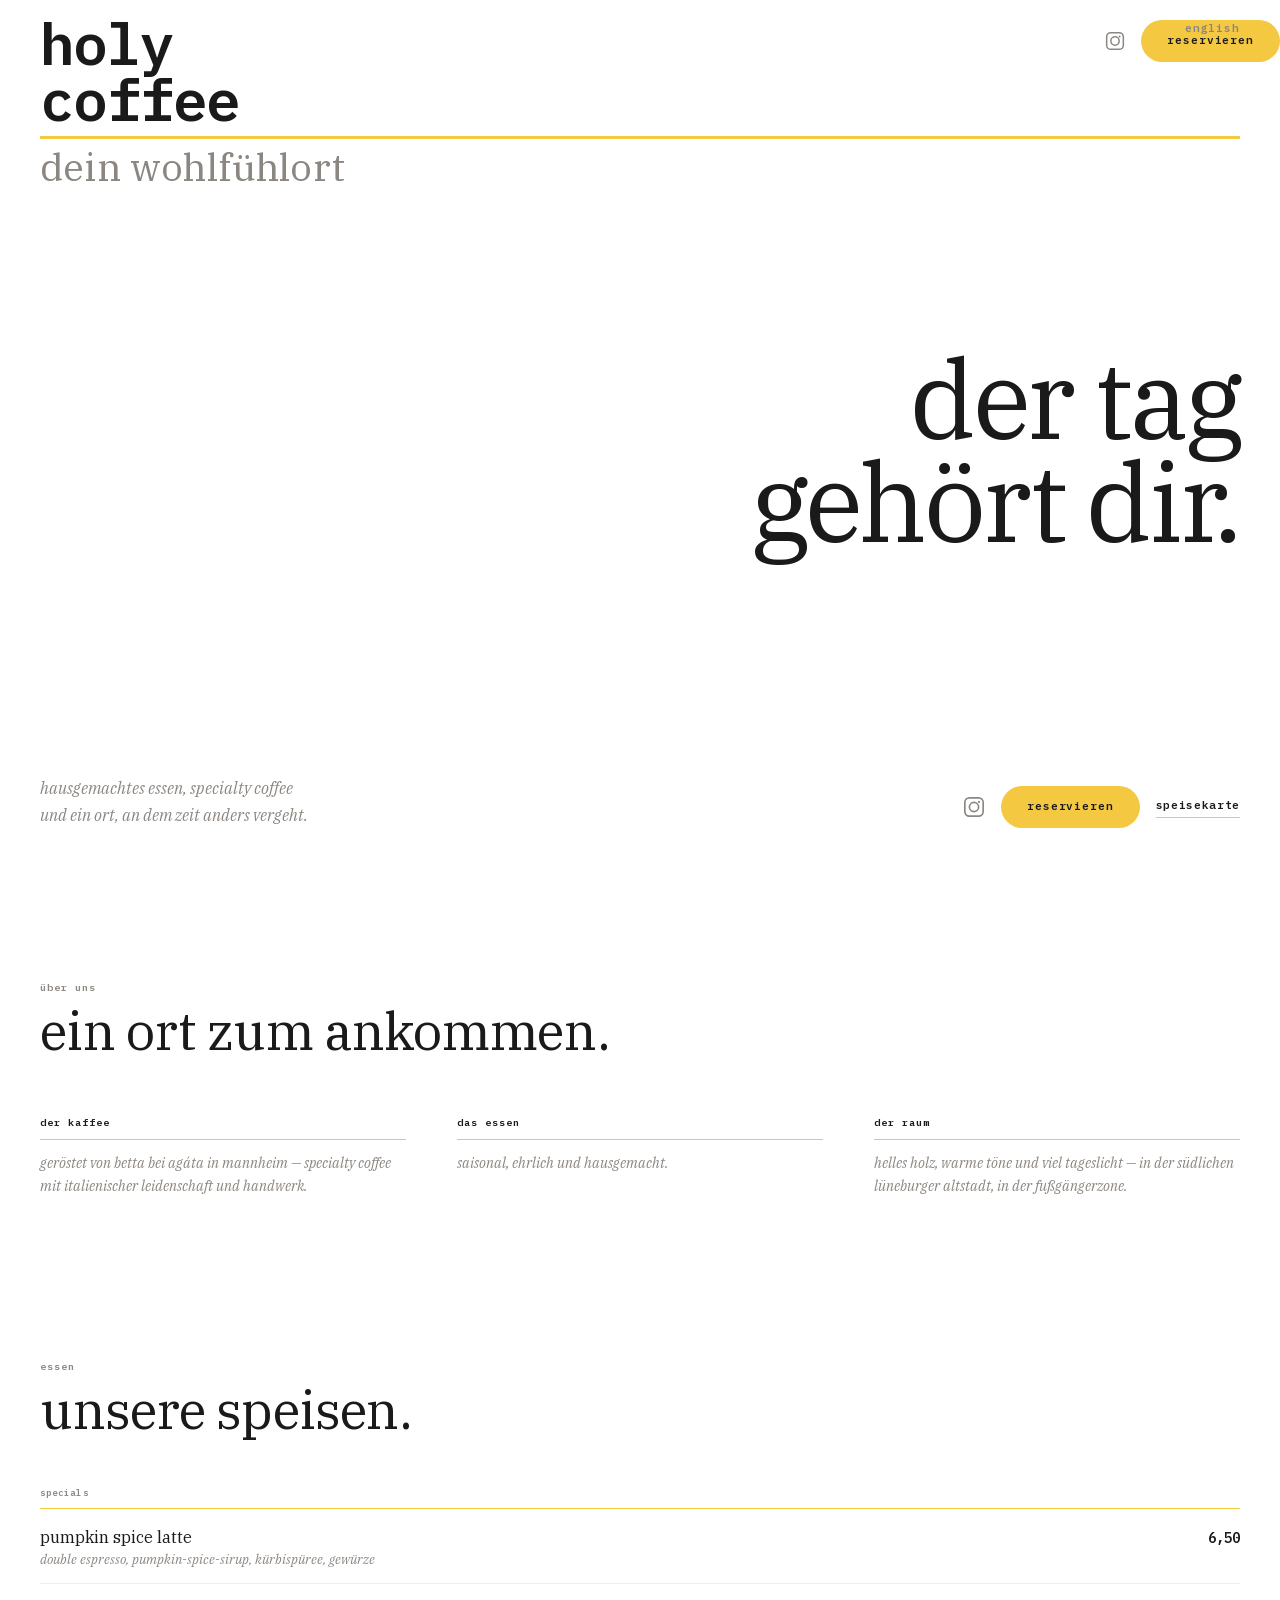
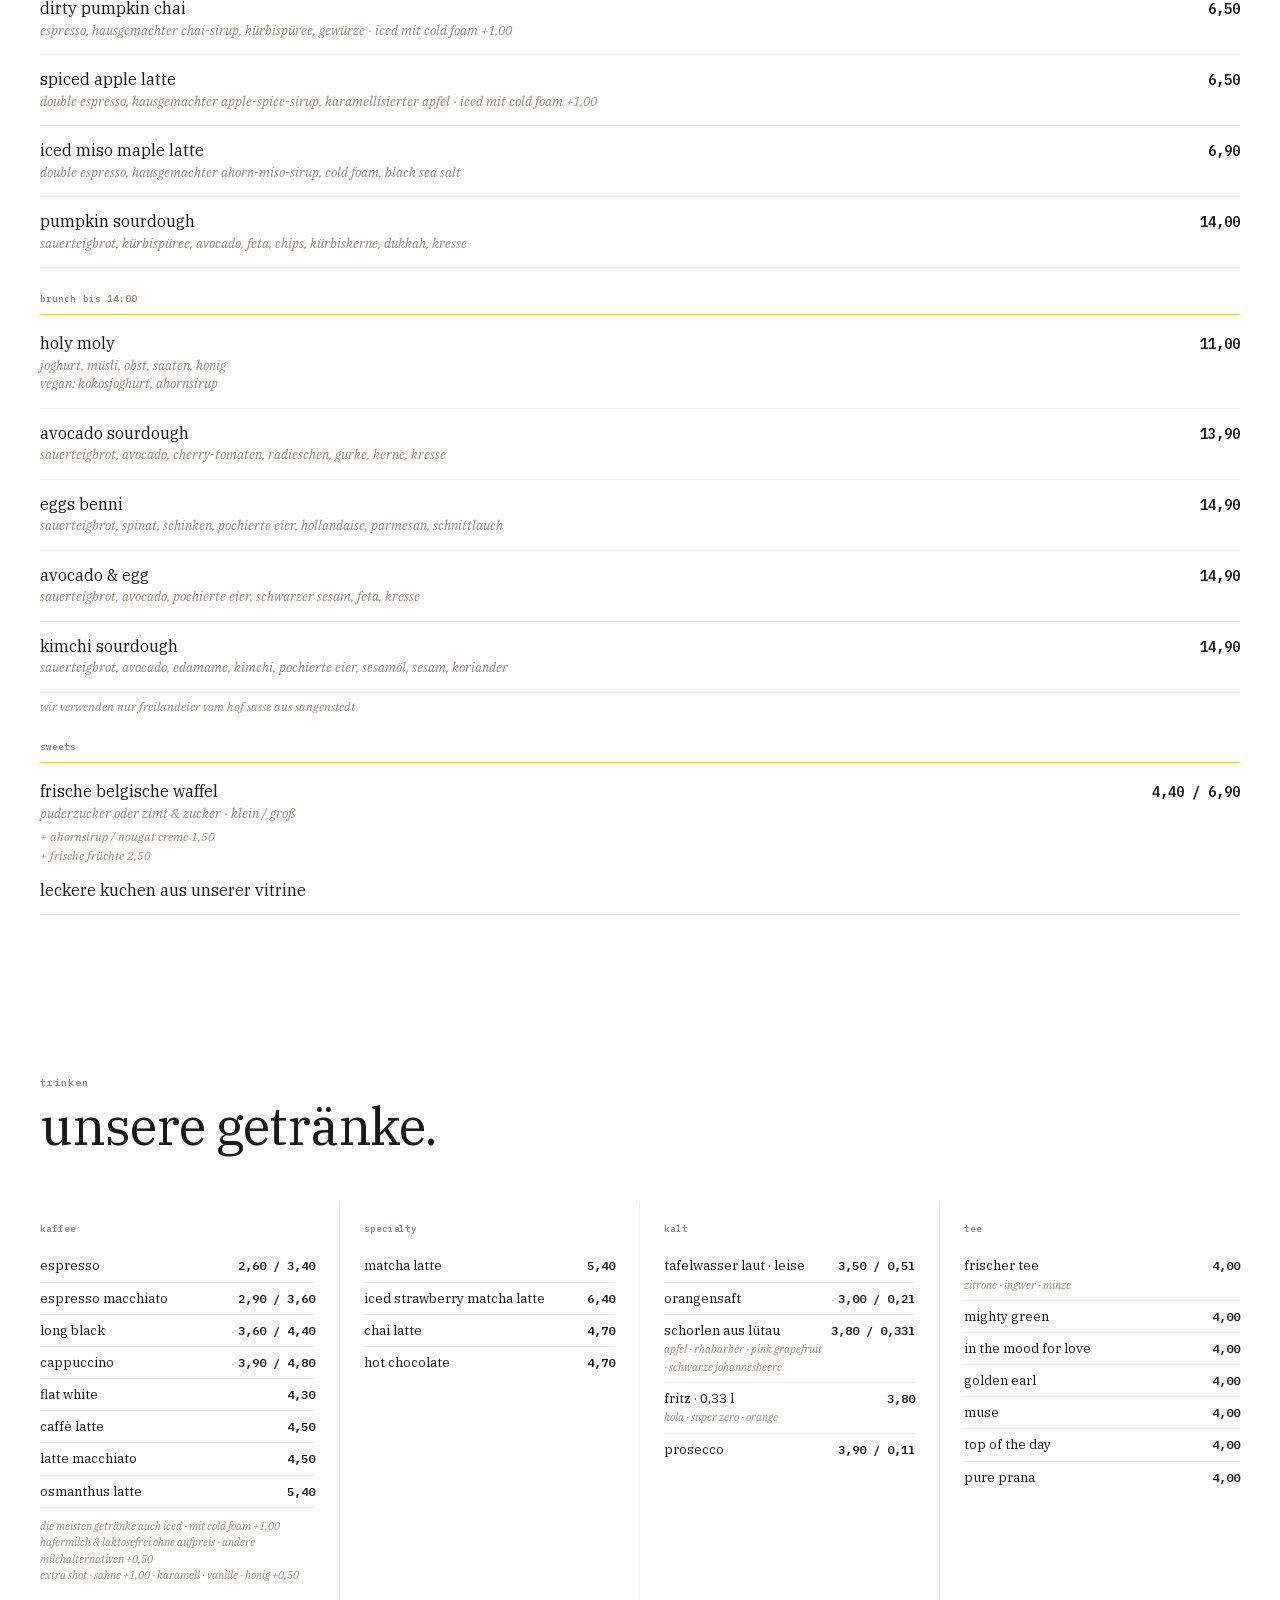
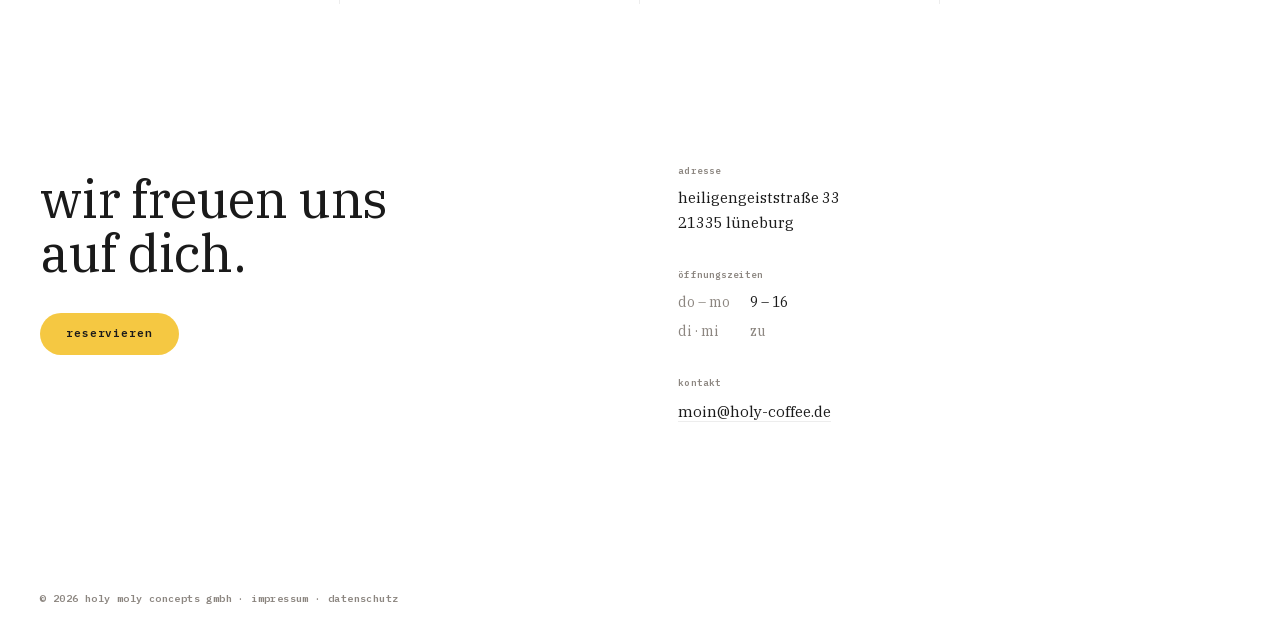
==== commit 9dc7a115: "update: herbstkarte 2026 – specials, brunch-preise, waffel klein/groß, extras, freilandeier Co-Autho" ====
--- a/index.html
+++ b/index.html
@@ -90,72 +90,86 @@
       <div class="menu__category">specials</div>
       <div class="menu__row">
         <div class="menu__item-left">
-          <span class="menu__name">pink latte</span>
-          <span class="menu__desc">espresso, milch, rote beete</span>
-        </div>
-        <span class="menu__price">5,40</span>
-      </div>
-      <div class="menu__row">
-        <div class="menu__item-left">
-          <span class="menu__name">beetroot bliss</span>
-          <span class="menu__desc">sauerteigbrot, rote beete, feta, pesto, cherry-tomaten, rucola</span>
+          <span class="menu__name">pumpkin spice latte</span>
+          <span class="menu__desc">double espresso, pumpkin-spice-sirup, kürbispüree, gewürze</span>
+        </div>
+        <span class="menu__price">6,50</span>
+      </div>
+      <div class="menu__row">
+        <div class="menu__item-left">
+          <span class="menu__name">dirty pumpkin chai</span>
+          <span class="menu__desc">espresso, hausgemachter chai-sirup, kürbispüree, gewürze · iced mit cold foam +1,00</span>
+        </div>
+        <span class="menu__price">6,50</span>
+      </div>
+      <div class="menu__row">
+        <div class="menu__item-left">
+          <span class="menu__name">spiced apple latte</span>
+          <span class="menu__desc">double espresso, hausgemachter apple-spice-sirup, karamellisierter apfel · iced mit cold foam +1,00</span>
+        </div>
+        <span class="menu__price">6,50</span>
+      </div>
+      <div class="menu__row">
+        <div class="menu__item-left">
+          <span class="menu__name">iced miso maple latte</span>
+          <span class="menu__desc">double espresso, hausgemachter ahorn-miso-sirup, cold foam, black sea salt</span>
+        </div>
+        <span class="menu__price">6,90</span>
+      </div>
+      <div class="menu__row">
+        <div class="menu__item-left">
+          <span class="menu__name">pumpkin sourdough</span>
+          <span class="menu__desc">sauerteigbrot, kürbispüree, avocado, feta, chips, kürbiskerne, dukkah, kresse</span>
         </div>
         <span class="menu__price">14,00</span>
-      </div>
-      <div class="menu__row">
-        <div class="menu__item-left">
-          <span class="menu__name">spicy peanut & avocado</span>
-          <span class="menu__desc">sauerteigbrot, scharfe erdnussbutter, avocado, kresse</span>
-        </div>
-        <span class="menu__price">13,00</span>
       </div>
 
       <div class="menu__category">brunch bis 14:00</div>
       <div class="menu__row">
         <div class="menu__item-left">
           <span class="menu__name">holy moly</span>
-          <span class="menu__desc">joghurt, müsli, obst, saaten, honig · vegan: kokosjoghurt, ahornsirup</span>
+          <span class="menu__desc">joghurt, müsli, obst, saaten, honig<br>vegan: kokosjoghurt, ahornsirup</span>
         </div>
         <span class="menu__price">11,00</span>
       </div>
       <div class="menu__row">
         <div class="menu__item-left">
           <span class="menu__name">avocado sourdough</span>
-          <span class="menu__desc">sauerteigbrot, avocado, cherry-tomaten, radieschen, gurke, samen, zitrone, kresse</span>
-        </div>
-        <span class="menu__price">13,00</span>
+          <span class="menu__desc">sauerteigbrot, avocado, cherry-tomaten, radieschen, gurke, kerne, kresse</span>
+        </div>
+        <span class="menu__price">13,90</span>
       </div>
       <div class="menu__row">
         <div class="menu__item-left">
           <span class="menu__name">eggs benni</span>
-          <span class="menu__desc">sauerteigbrot, spinat, schinken, pochierte eier, hollandaise, parmesan, schnittlauch, kresse</span>
-        </div>
-        <span class="menu__price">14,50</span>
+          <span class="menu__desc">sauerteigbrot, spinat, schinken, pochierte eier, hollandaise, parmesan, schnittlauch</span>
+        </div>
+        <span class="menu__price">14,90</span>
       </div>
       <div class="menu__row">
         <div class="menu__item-left">
           <span class="menu__name">avocado & egg</span>
-          <span class="menu__desc">sauerteigbrot, avocado, pochierte eier, schwarzer sesam, feta, zitrone, kresse</span>
-        </div>
-        <span class="menu__price">14,00</span>
+          <span class="menu__desc">sauerteigbrot, avocado, pochierte eier, schwarzer sesam, feta, kresse</span>
+        </div>
+        <span class="menu__price">14,90</span>
       </div>
       <div class="menu__row">
         <div class="menu__item-left">
           <span class="menu__name">kimchi sourdough</span>
           <span class="menu__desc">sauerteigbrot, avocado, edamame, kimchi, pochierte eier, sesamöl, sesam, koriander</span>
         </div>
-        <span class="menu__price">14,50</span>
-      </div>
-
-      <div class="menu__category">sweets</div>
+        <span class="menu__price">14,90</span>
+      </div>
+      <p class="menu__extras">wir verwenden nur freilandeier vom hof sasse aus sangenstedt</p>
+<div class="menu__category">sweets</div>
       <div class="menu__row menu__row--no-border">
         <div class="menu__item-left">
           <span class="menu__name">frische belgische waffel</span>
-          <span class="menu__desc">puderzucker oder zimt & zucker</span>
-        </div>
-        <span class="menu__price">4,00</span>
-      </div>
-      <p class="menu__extras">+ ahornsirup / nougat creme 1,50<br>+ frische früchte 2,50 · + extra waffel 2,90</p>
+          <span class="menu__desc">puderzucker oder zimt & zucker · klein / groß</span>
+        </div>
+        <span class="menu__price">4,40 / 6,90</span>
+      </div>
+      <p class="menu__extras">+ ahornsirup / nougat creme 1,50<br>+ frische früchte 2,50</p>
       <div class="menu__row">
         <div class="menu__item-left">
           <span class="menu__name">leckere kuchen aus unserer vitrine</span>
@@ -180,7 +194,7 @@
         <div class="drinks__row"><span class="drinks__name">caffè latte</span><span class="drinks__price">4,50</span></div>
         <div class="drinks__row"><span class="drinks__name">latte macchiato</span><span class="drinks__price">4,50</span></div>
         <div class="drinks__row"><span class="drinks__name">osmanthus latte</span><span class="drinks__price">5,40</span></div>
-        <div class="drinks__extras">extra shot · sahne +1,00 · karamell · vanille +0,50<br>hafermilch · laktosefrei — ohne aufpreis · andere milchalternativen +0,50</div>
+        <div class="drinks__extras">die meisten getränke auch iced · mit cold foam +1,00<br>hafermilch &amp; laktosefrei ohne aufpreis · andere milchalternativen +0,50<br>extra shot · sahne +1,00 · karamell · vanille · honig +0,50</div>
       </div>
 
       <div class="drinks__col">
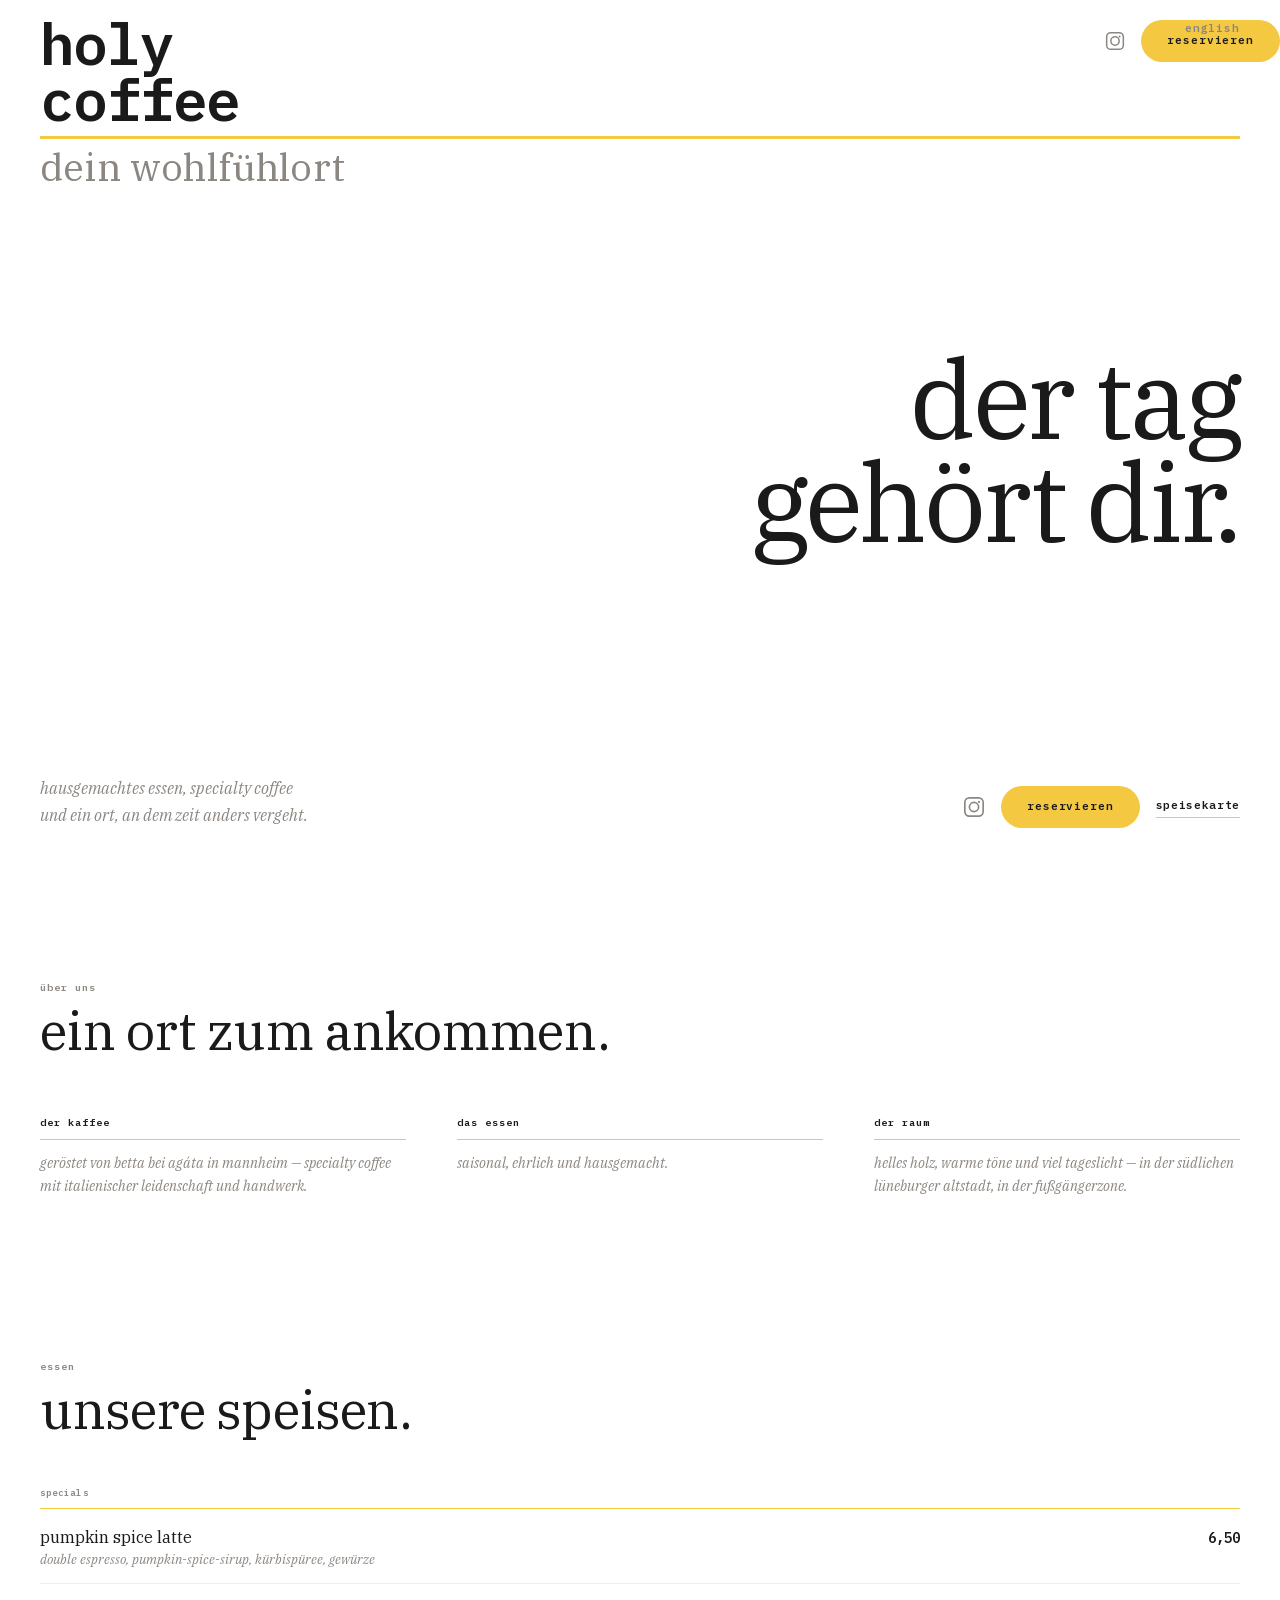
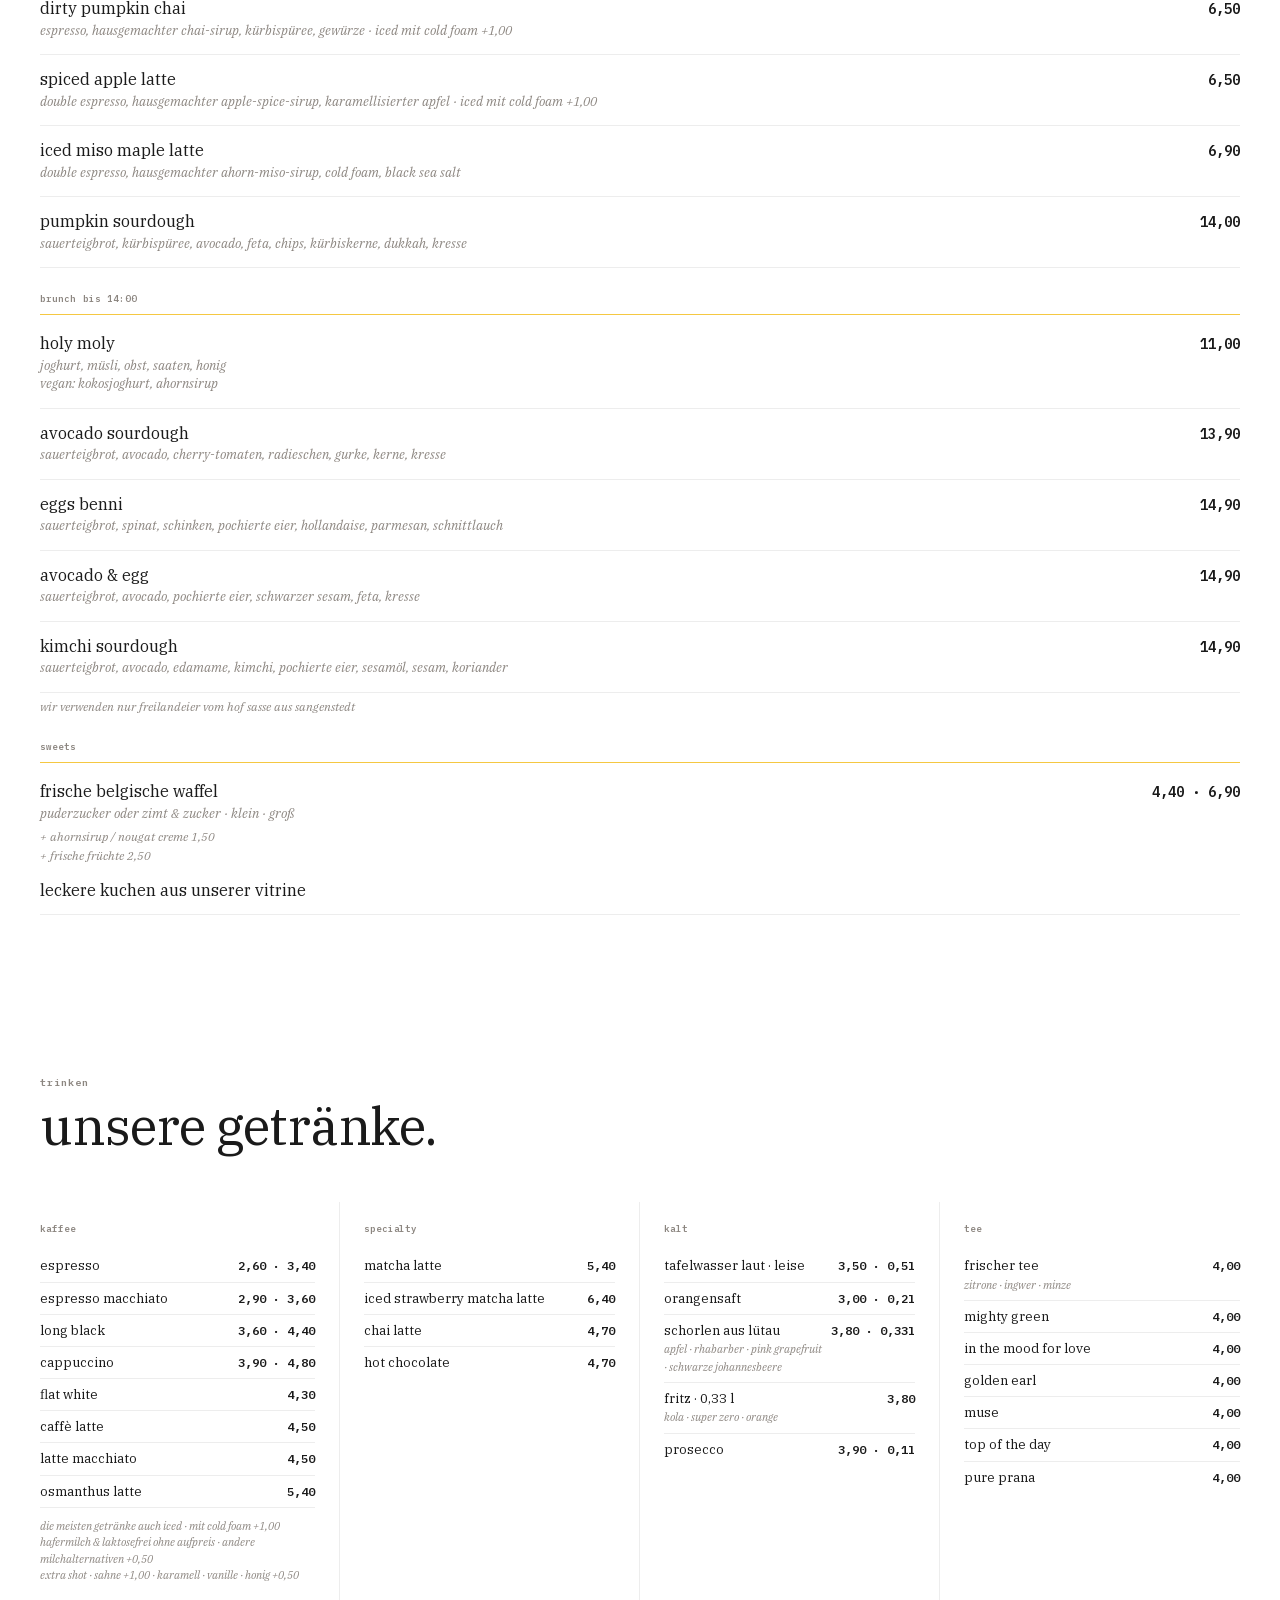
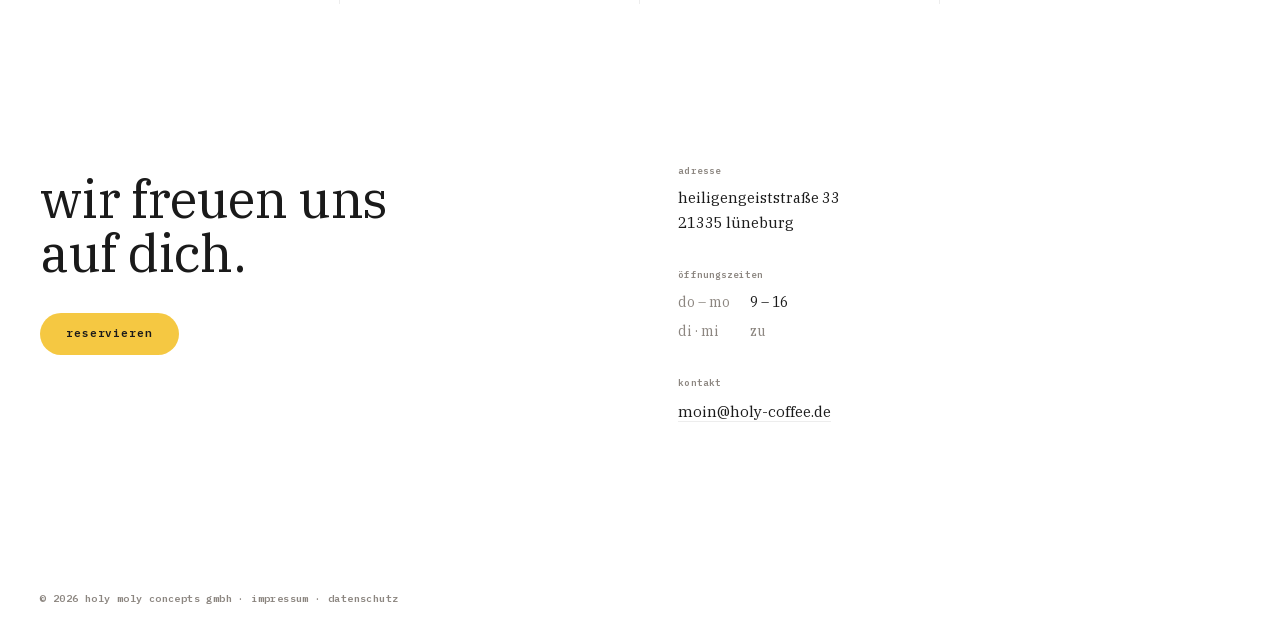
==== commit b689fcd8: "update: preistrenner · statt / wie auf der karte Co-Authored-By: Claude Opus 5.5 <noreply@anthropic." ====
--- a/index.html
+++ b/index.html
@@ -165,9 +165,9 @@
       <div class="menu__row menu__row--no-border">
         <div class="menu__item-left">
           <span class="menu__name">frische belgische waffel</span>
-          <span class="menu__desc">puderzucker oder zimt & zucker · klein / groß</span>
-        </div>
-        <span class="menu__price">4,40 / 6,90</span>
+          <span class="menu__desc">puderzucker oder zimt & zucker · klein · groß</span>
+        </div>
+        <span class="menu__price">4,40 · 6,90</span>
       </div>
       <p class="menu__extras">+ ahornsirup / nougat creme 1,50<br>+ frische früchte 2,50</p>
       <div class="menu__row">
@@ -186,10 +186,10 @@
     <div class="drinks">
       <div class="drinks__col">
         <div class="drinks__col-title">kaffee</div>
-        <div class="drinks__row"><span class="drinks__name">espresso</span><span class="drinks__price">2,60 / 3,40</span></div>
-        <div class="drinks__row"><span class="drinks__name">espresso macchiato</span><span class="drinks__price">2,90 / 3,60</span></div>
-        <div class="drinks__row"><span class="drinks__name">long black</span><span class="drinks__price">3,60 / 4,40</span></div>
-        <div class="drinks__row"><span class="drinks__name">cappuccino</span><span class="drinks__price">3,90 / 4,80</span></div>
+        <div class="drinks__row"><span class="drinks__name">espresso</span><span class="drinks__price">2,60 · 3,40</span></div>
+        <div class="drinks__row"><span class="drinks__name">espresso macchiato</span><span class="drinks__price">2,90 · 3,60</span></div>
+        <div class="drinks__row"><span class="drinks__name">long black</span><span class="drinks__price">3,60 · 4,40</span></div>
+        <div class="drinks__row"><span class="drinks__name">cappuccino</span><span class="drinks__price">3,90 · 4,80</span></div>
         <div class="drinks__row"><span class="drinks__name">flat white</span><span class="drinks__price">4,30</span></div>
         <div class="drinks__row"><span class="drinks__name">caffè latte</span><span class="drinks__price">4,50</span></div>
         <div class="drinks__row"><span class="drinks__name">latte macchiato</span><span class="drinks__price">4,50</span></div>
@@ -207,14 +207,14 @@
 
       <div class="drinks__col">
         <div class="drinks__col-title">kalt</div>
-        <div class="drinks__row"><span class="drinks__name">tafelwasser laut · leise</span><span class="drinks__price">3,50 / 0,5l</span></div>
-        <div class="drinks__row"><span class="drinks__name">orangensaft</span><span class="drinks__price">3,00 / 0,2l</span></div>
+        <div class="drinks__row"><span class="drinks__name">tafelwasser laut · leise</span><span class="drinks__price">3,50 · 0,5l</span></div>
+        <div class="drinks__row"><span class="drinks__name">orangensaft</span><span class="drinks__price">3,00 · 0,2l</span></div>
         <div class="drinks__row">
           <span class="drinks__name">schorlen aus lütau<br><span class="drinks__sub-inline">apfel · rhabarber · pink grapefruit · schwarze johannesbeere</span></span>
-          <span class="drinks__price">3,80 / 0,33l</span>
+          <span class="drinks__price">3,80 · 0,33l</span>
         </div>
         <div class="drinks__row"><span class="drinks__name">fritz · 0,33 l<br><span class="drinks__sub-inline">kola · super zero · orange</span></span><span class="drinks__price">3,80</span></div>
-        <div class="drinks__row"><span class="drinks__name">prosecco</span><span class="drinks__price">3,90 / 0,1l</span></div>
+        <div class="drinks__row"><span class="drinks__name">prosecco</span><span class="drinks__price">3,90 · 0,1l</span></div>
       </div>
 
       <div class="drinks__col">
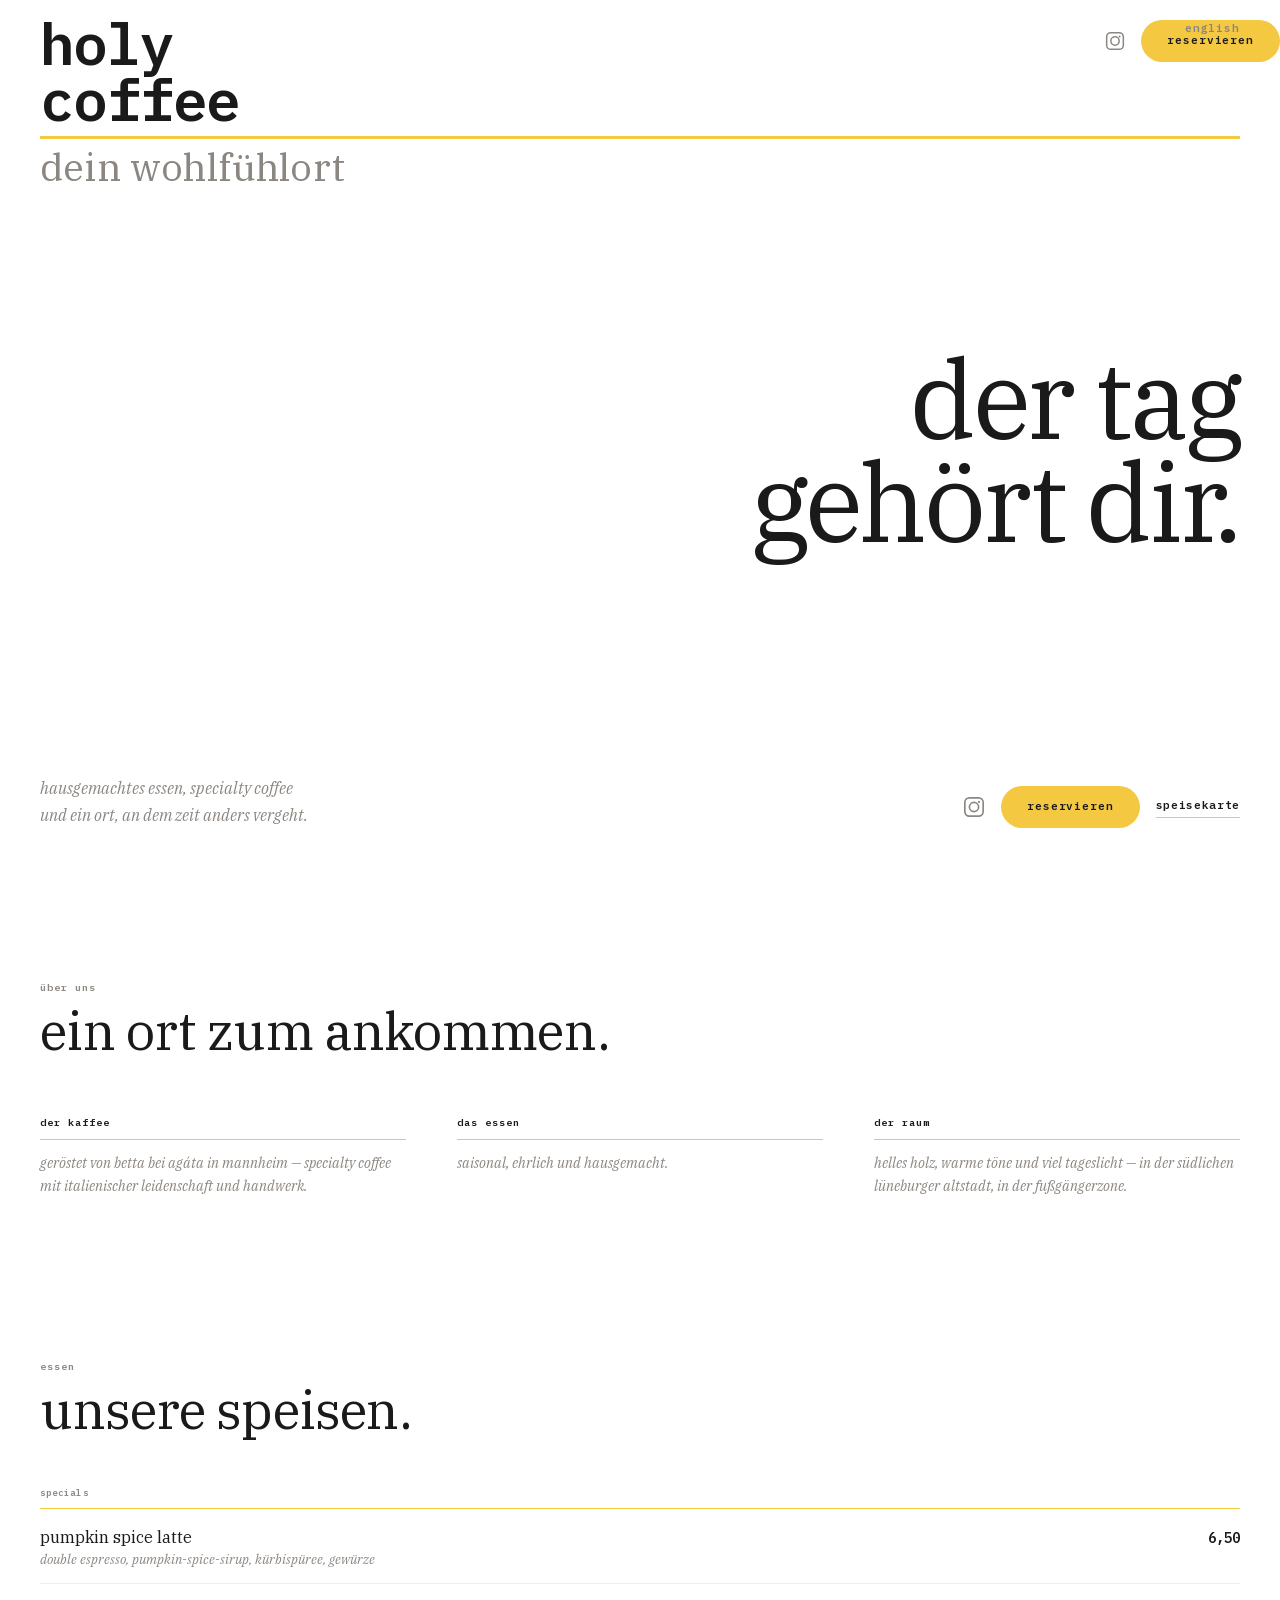
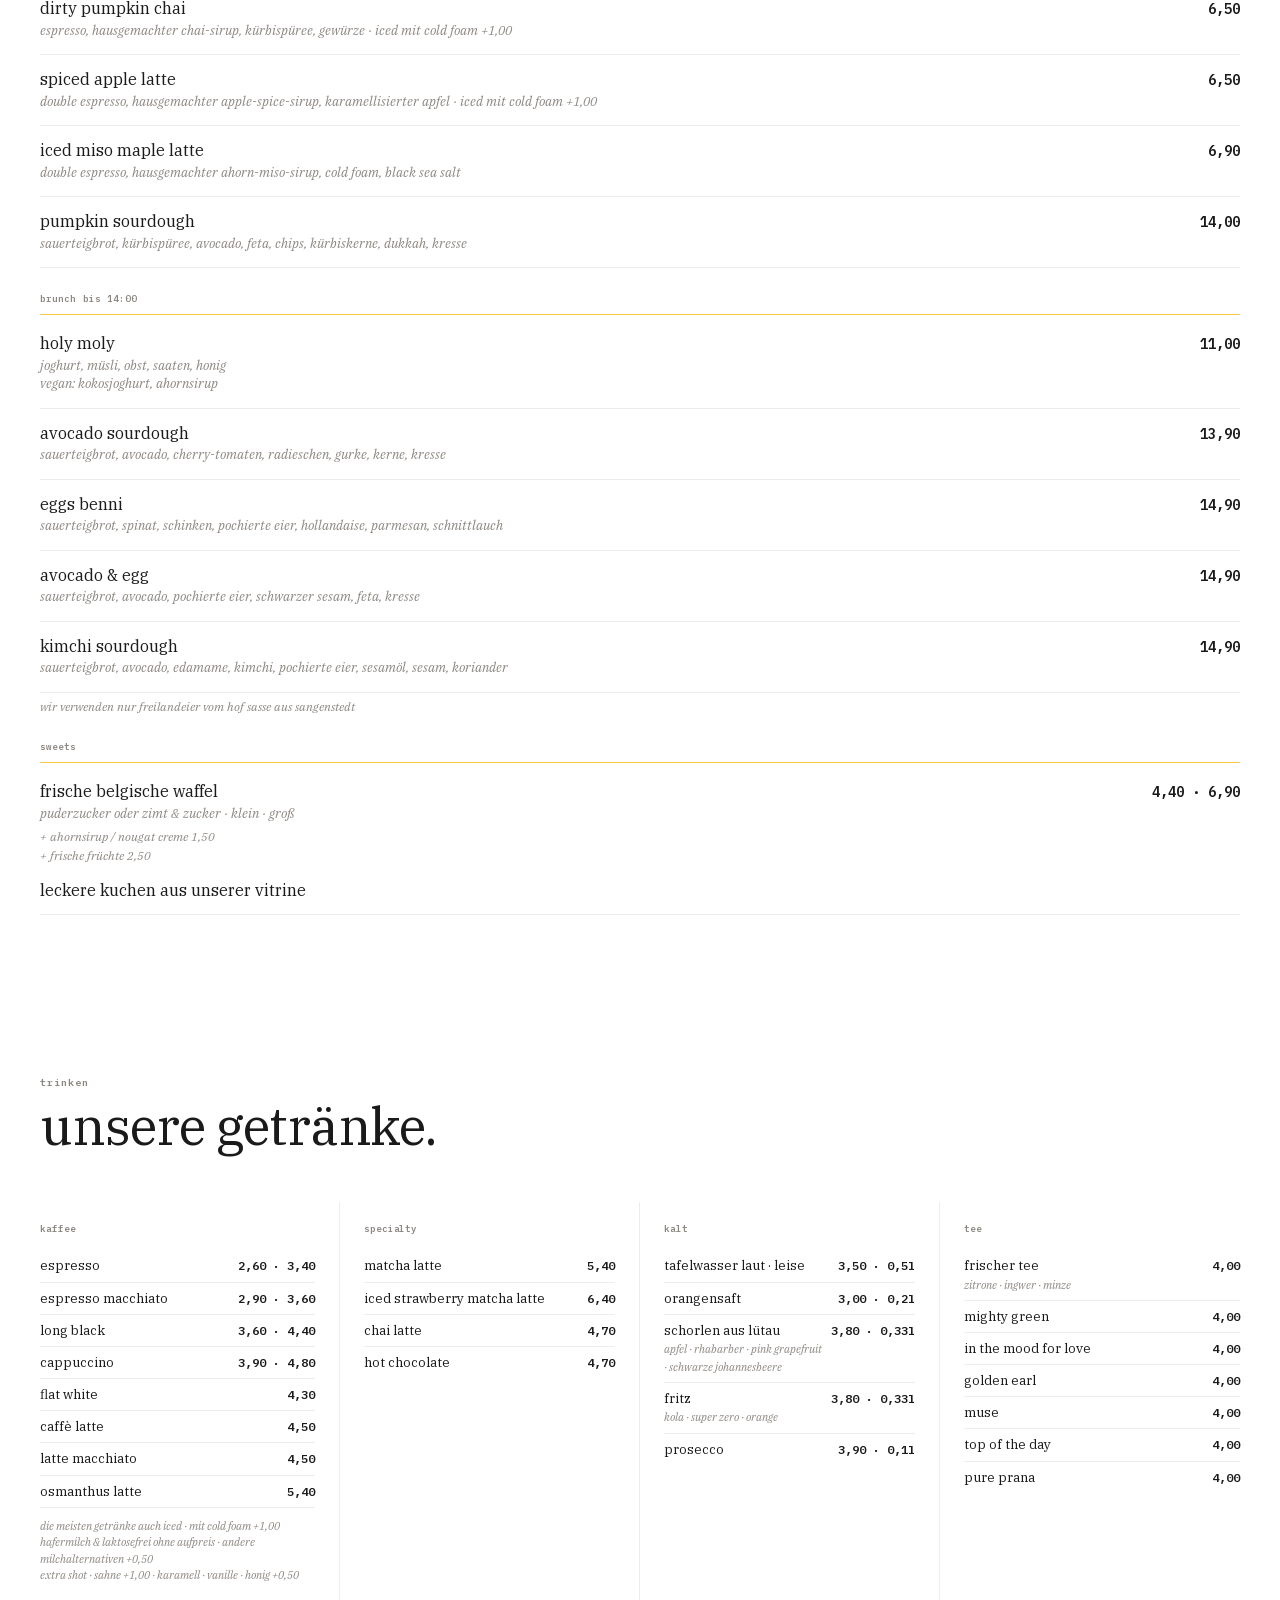
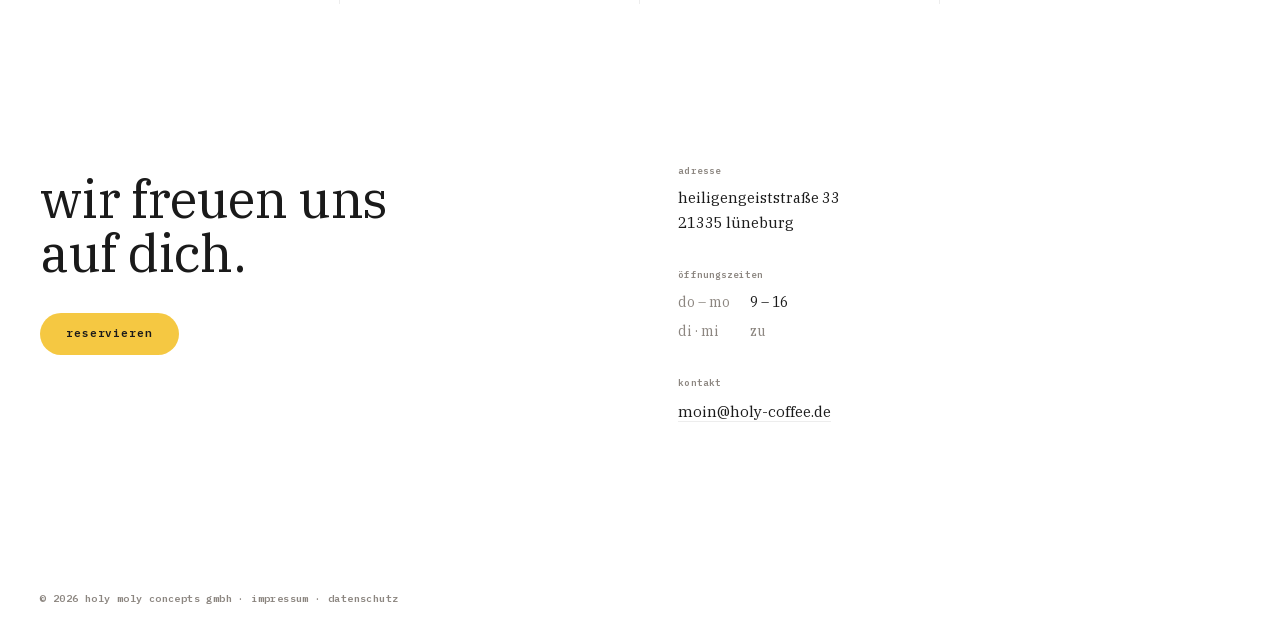
==== commit 76fbf65d: "update: fritz-menge wie die anderen kaltgetränke beim preis Co-Authored-By: Claude Opus 5.5 <noreply" ====
--- a/index.html
+++ b/index.html
@@ -213,7 +213,7 @@
           <span class="drinks__name">schorlen aus lütau<br><span class="drinks__sub-inline">apfel · rhabarber · pink grapefruit · schwarze johannesbeere</span></span>
           <span class="drinks__price">3,80 · 0,33l</span>
         </div>
-        <div class="drinks__row"><span class="drinks__name">fritz · 0,33 l<br><span class="drinks__sub-inline">kola · super zero · orange</span></span><span class="drinks__price">3,80</span></div>
+        <div class="drinks__row"><span class="drinks__name">fritz<br><span class="drinks__sub-inline">kola · super zero · orange</span></span><span class="drinks__price">3,80 · 0,33l</span></div>
         <div class="drinks__row"><span class="drinks__name">prosecco</span><span class="drinks__price">3,90 · 0,1l</span></div>
       </div>
 
